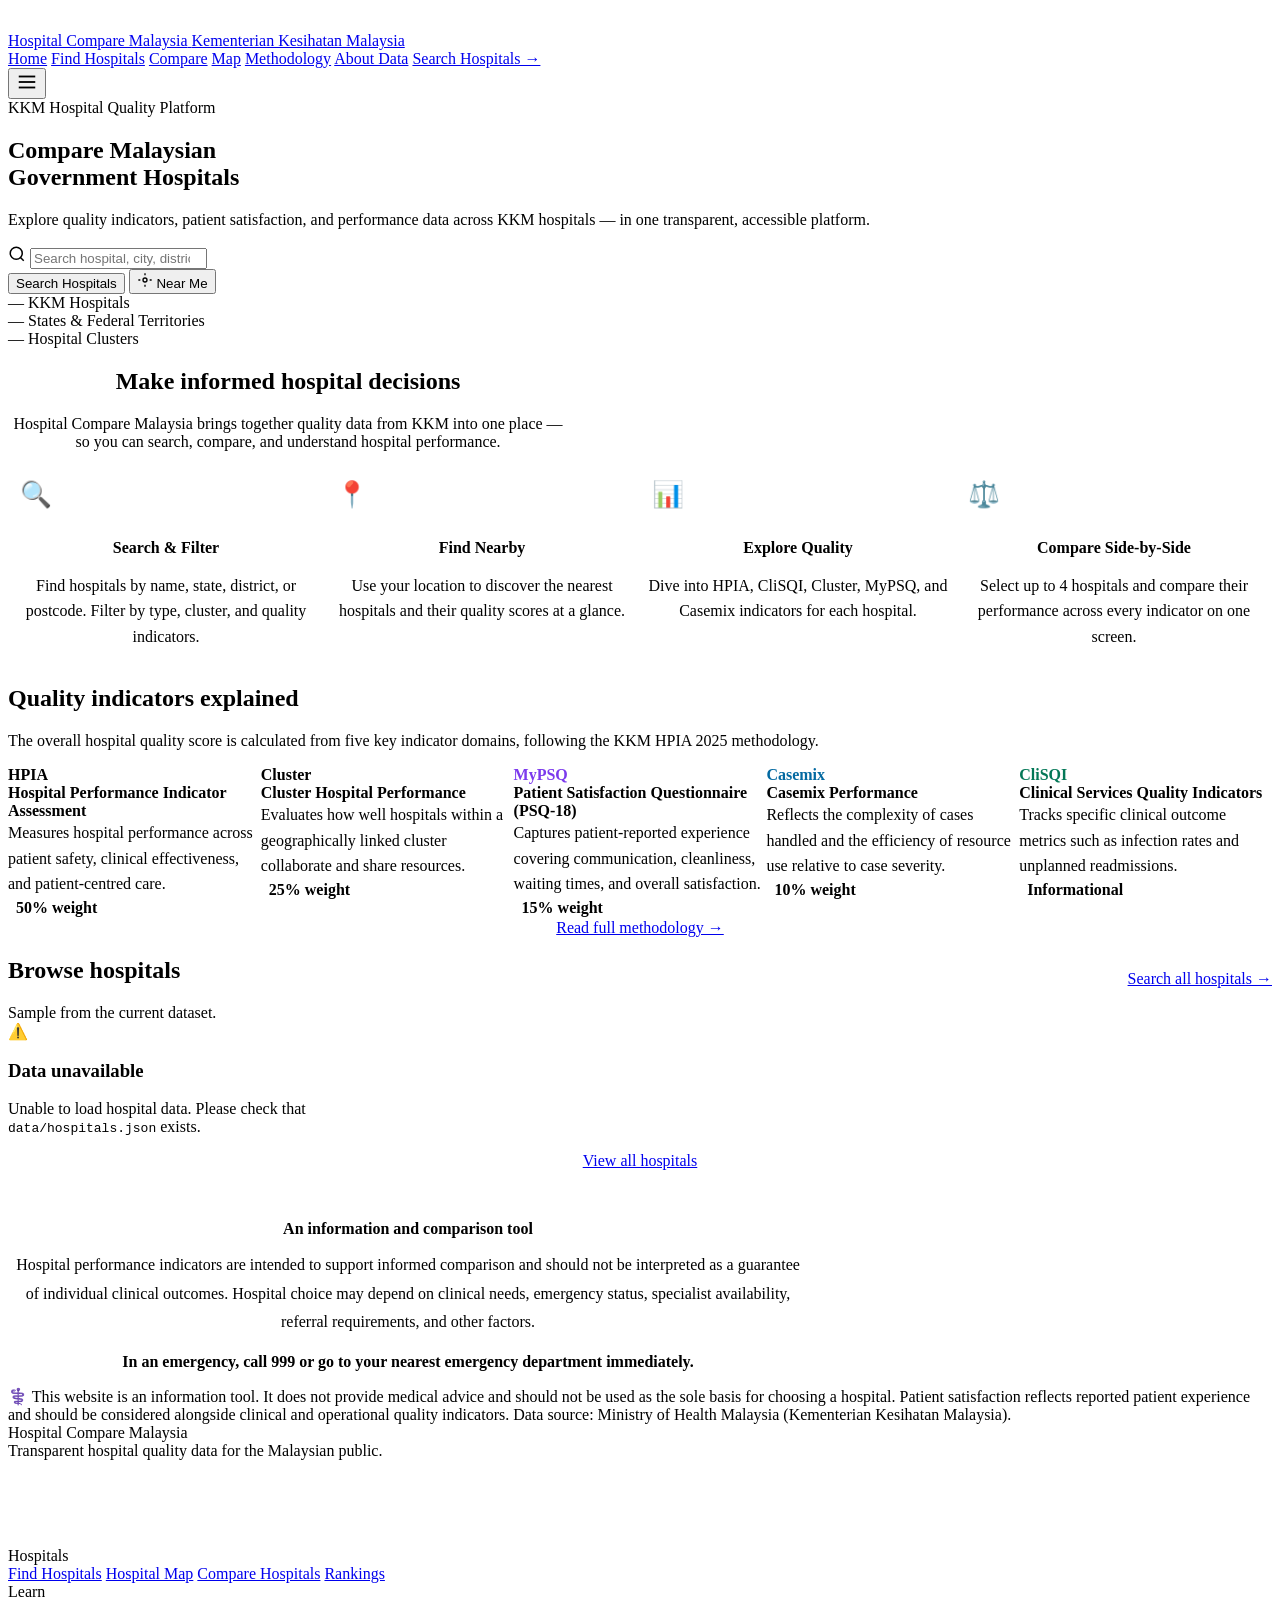
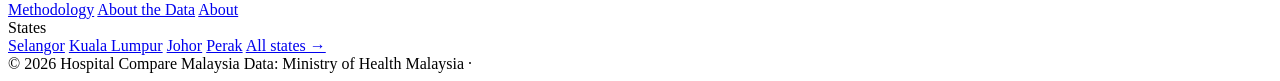
==== index.html @ 59d01fd7 "no" ====
<!DOCTYPE html>
<html lang="en-MY">
<head>
  <meta charset="UTF-8" />
  <meta name="viewport" content="width=device-width, initial-scale=1.0" />
  <title>Hospital Compare Malaysia — KKM Hospital Quality & Patient Experience</title>
  <meta name="description" content="Compare quality, patient satisfaction and performance indicators across KKM government hospitals in Malaysia. Search hospitals by state, district or your location." />
  
  <!-- Open Graph -->
  <meta property="og:title" content="Hospital Compare Malaysia" />
  <meta property="og:description" content="Explore hospital quality, patient experience and performance indicators across KKM hospitals." />
  <meta property="og:type" content="website" />

  <!-- Fonts preload -->
  <link rel="preconnect" href="https://fonts.googleapis.com" />
  <link rel="preconnect" href="https://fonts.gstatic.com" crossorigin />
  
  <link rel="stylesheet" href="assets/css/main.css" />

  <style>
    /* Homepage-specific styles */
    .how-it-works {
      padding: var(--space-16) 0;
      background: var(--white);
    }
    .steps-grid {
      display: grid;
      grid-template-columns: repeat(auto-fit, minmax(220px, 1fr));
      gap: var(--space-6);
      margin-top: var(--space-8);
    }
    .step-card {
      text-align: center;
      padding: var(--space-6);
    }
    .step-icon {
      width: 56px; height: 56px;
      background: var(--blue-50);
      border-radius: var(--radius-xl);
      display: flex; align-items: center; justify-content: center;
      margin: 0 auto var(--space-4);
      font-size: 1.6rem;
    }
    .step-title {
      font-family: var(--font-display);
      font-size: var(--text-base); font-weight: 700;
      color: var(--grey-900); margin-bottom: var(--space-2);
    }
    .step-desc {
      font-size: var(--text-sm); color: var(--grey-500); line-height: 1.6;
    }

    .indicators-section { padding: var(--space-16) 0; }
    .indicators-grid {
      display: grid;
      grid-template-columns: repeat(auto-fit, minmax(200px, 1fr));
      gap: var(--space-4); margin-top: var(--space-8);
    }
    .indicator-card {
      background: var(--white);
      border: 1px solid var(--grey-200);
      border-radius: var(--radius-xl);
      padding: var(--space-5);
      border-top: 3px solid var(--color-primary);
      transition: box-shadow var(--transition-fast);
    }
    .indicator-card:hover { box-shadow: var(--shadow-md); }
    .indicator-card-abbr {
      font-family: var(--font-display); font-weight: 800;
      font-size: var(--text-2xl); color: var(--color-primary);
      margin-bottom: var(--space-2);
    }
    .indicator-card-full {
      font-size: var(--text-sm); font-weight: 600; color: var(--grey-700);
      margin-bottom: var(--space-2);
    }
    .indicator-card-desc {
      font-size: var(--text-xs); color: var(--grey-500); line-height: 1.6;
    }
    .indicator-card-weight {
      margin-top: var(--space-3);
      display: inline-block;
      padding: 2px 8px; border-radius: 100px;
      background: var(--blue-50); color: var(--blue-700);
      font-size: var(--text-xs); font-weight: 700;
    }

    .hospitals-preview { padding: var(--space-16) 0; background: var(--grey-50); }
    .preview-header {
      display: flex; justify-content: space-between; align-items: center;
      margin-bottom: var(--space-8); flex-wrap: wrap; gap: var(--space-4);
    }
    .preview-grid {
      display: grid;
      grid-template-columns: repeat(auto-fill, minmax(340px, 1fr));
      gap: var(--space-5);
    }
    .disclaimer-bar {
      background: var(--color-warning-bg);
      border: 1px solid #fcd34d;
      border-radius: var(--radius-lg);
      padding: var(--space-3) var(--space-5);
      margin-bottom: var(--space-6);
      display: flex; align-items: flex-start; gap: var(--space-3);
      font-size: var(--text-sm); color: #92400e;
    }
    .disclaimer-icon { flex-shrink: 0; font-size: 1.1em; margin-top: 1px; }
  </style>
</head>
<body>

  <!-- ============================================================
       HEADER
       ============================================================ -->
  <header class="site-header" role="banner">
    <div class="container header-inner">
      <a href="index.html" class="site-logo" aria-label="Hospital Compare Malaysia — Home">
        <div class="logo-icon" aria-hidden="true">
          <svg width="20" height="20" viewBox="0 0 24 24" fill="none" stroke="white" stroke-width="2.5">
            <path d="M3 9l9-7 9 7v11a2 2 0 01-2 2H5a2 2 0 01-2-2z"/>
            <polyline points="9 22 9 12 15 12 15 22"/>
          </svg>
        </div>
        <div class="logo-text">
          <span class="logo-title">Hospital Compare Malaysia</span>
          <span class="logo-sub">Kementerian Kesihatan Malaysia</span>
        </div>
      </a>

      <nav class="site-nav" role="navigation" aria-label="Main navigation">
        <a href="index.html" class="nav-link active" aria-current="page">Home</a>
        <a href="pages/hospitals.html" class="nav-link">Find Hospitals</a>
        <a href="pages/compare.html" class="nav-link">Compare</a>
        <a href="pages/map.html" class="nav-link">Map</a>
        <a href="pages/methodology.html" class="nav-link">Methodology</a>
        <a href="pages/about-data.html" class="nav-link">About Data</a>
        <a href="pages/hospitals.html" class="nav-btn">Search Hospitals →</a>
      </nav>

      <button class="mobile-menu-btn" aria-label="Open navigation menu" aria-expanded="false">
        <svg width="22" height="22" viewBox="0 0 24 24" fill="none" stroke="currentColor" stroke-width="2">
          <line x1="3" y1="6" x2="21" y2="6"/><line x1="3" y1="12" x2="21" y2="12"/><line x1="3" y1="18" x2="21" y2="18"/>
        </svg>
      </button>
    </div>
  </header>

  <main id="main-content">

    <!-- ============================================================
         HERO
         ============================================================ -->
    <section class="hero" aria-labelledby="hero-title">
      <div class="container">
        <div class="hero-content">

          <div class="hero-eyebrow" aria-hidden="true">
            <span class="hero-eyebrow-dot"></span>
            KKM Hospital Quality Platform
          </div>

          <h1 class="hero-title" id="hero-title">
            Compare Malaysian<br>
            <span class="accent">Government Hospitals</span>
          </h1>

          <p class="hero-subtitle">
            Explore quality indicators, patient satisfaction, and performance data 
            across KKM hospitals — in one transparent, accessible platform.
          </p>

          <!-- Search Box -->
          <div class="hero-search" role="search">
            <div class="search-input-wrap" style="position:relative">
              <svg class="search-icon" width="18" height="18" viewBox="0 0 24 24" 
                   fill="none" stroke="currentColor" stroke-width="2" aria-hidden="true">
                <circle cx="11" cy="11" r="8"/><path d="m21 21-4.35-4.35"/>
              </svg>
              <input type="search" 
                     id="hero-search-input" 
                     placeholder="Search hospital, city, district or postcode…"
                     autocomplete="off"
                     aria-label="Search for a hospital"
                     aria-autocomplete="list"
                     aria-controls="hero-autocomplete" />
              <!-- Autocomplete -->
              <div class="autocomplete-dropdown" id="hero-autocomplete" role="listbox" aria-label="Hospital suggestions"></div>
            </div>
            <button class="hero-search-btn" id="hero-search-btn" type="button">
              Search Hospitals
            </button>
            <button class="location-btn" id="use-location-btn" type="button" 
                    aria-label="Use my current location to find nearby hospitals">
              <svg width="16" height="16" viewBox="0 0 24 24" fill="none" stroke="currentColor" stroke-width="2">
                <circle cx="12" cy="12" r="3"/>
                <path d="M12 2v3M12 19v3M2 12h3M19 12h3"/>
              </svg>
              Near Me
            </button>
          </div>

          <!-- Dynamic Stats -->
          <div class="hero-stats" id="hero-stats" aria-label="Dataset summary">
            <div class="hero-stat">
              <span class="hero-stat-num" id="stat-hospitals">—</span>
              <span class="hero-stat-label">KKM Hospitals</span>
            </div>
            <div class="hero-stat">
              <span class="hero-stat-num" id="stat-states">—</span>
              <span class="hero-stat-label">States & Federal Territories</span>
            </div>
            <div class="hero-stat">
              <span class="hero-stat-num" id="stat-clusters">—</span>
              <span class="hero-stat-label">Hospital Clusters</span>
            </div>
          </div>

        </div>
      </div>
    </section>

    <!-- ============================================================
         DEMO DATA WARNING
         ============================================================ -->
    <div class="container" style="margin-top:var(--space-6)" id="demo-warning" hidden>
      <div class="disclaimer-bar" role="alert">
        <span class="disclaimer-icon">⚠️</span>
        <div>
          <strong>Demo data displayed.</strong> This dataset contains sample data for development purposes only. 
          All scores, ratings and satisfaction figures are illustrative and do not represent actual hospital performance.
          Replace <code>data/hospitals.json</code> with the real KKM dataset before deployment.
        </div>
      </div>
    </div>

    <!-- ============================================================
         HOW IT WORKS
         ============================================================ -->
    <section class="how-it-works" aria-labelledby="how-title">
      <div class="container">
        <div style="text-align:center;max-width:560px;margin:0 auto var(--space-4)">
          <h2 class="section-title" id="how-title">Make informed hospital decisions</h2>
          <p class="section-sub">
            Hospital Compare Malaysia brings together quality data from KKM 
            into one place — so you can search, compare, and understand hospital performance.
          </p>
        </div>
        <div class="steps-grid">
          <div class="step-card">
            <div class="step-icon" aria-hidden="true">🔍</div>
            <h3 class="step-title">Search & Filter</h3>
            <p class="step-desc">Find hospitals by name, state, district, or postcode. Filter by type, cluster, and quality indicators.</p>
          </div>
          <div class="step-card">
            <div class="step-icon" aria-hidden="true">📍</div>
            <h3 class="step-title">Find Nearby</h3>
            <p class="step-desc">Use your location to discover the nearest hospitals and their quality scores at a glance.</p>
          </div>
          <div class="step-card">
            <div class="step-icon" aria-hidden="true">📊</div>
            <h3 class="step-title">Explore Quality</h3>
            <p class="step-desc">Dive into HPIA, CliSQI, Cluster, MyPSQ, and Casemix indicators for each hospital.</p>
          </div>
          <div class="step-card">
            <div class="step-icon" aria-hidden="true">⚖️</div>
            <h3 class="step-title">Compare Side-by-Side</h3>
            <p class="step-desc">Select up to 4 hospitals and compare their performance across every indicator on one screen.</p>
          </div>
        </div>
      </div>
    </section>

    <!-- ============================================================
         QUALITY INDICATORS OVERVIEW
         ============================================================ -->
    <section class="indicators-section" aria-labelledby="indicators-title">
      <div class="container">
        <h2 class="section-title" id="indicators-title">Quality indicators explained</h2>
        <p class="section-sub">
          The overall hospital quality score is calculated from five key indicator domains, 
          following the KKM HPIA 2025 methodology.
        </p>
        <div class="indicators-grid">
          <div class="indicator-card">
            <div class="indicator-card-abbr">HPIA</div>
            <div class="indicator-card-full">Hospital Performance Indicator Assessment</div>
            <div class="indicator-card-desc">
              Measures hospital performance across patient safety, clinical effectiveness, 
              and patient-centred care.
            </div>
            <span class="indicator-card-weight">50% weight</span>
          </div>
          <div class="indicator-card">
            <div class="indicator-card-abbr" style="color:var(--teal-600)">Cluster</div>
            <div class="indicator-card-full">Cluster Hospital Performance</div>
            <div class="indicator-card-desc">
              Evaluates how well hospitals within a geographically linked cluster collaborate 
              and share resources.
            </div>
            <span class="indicator-card-weight">25% weight</span>
          </div>
          <div class="indicator-card">
            <div class="indicator-card-abbr" style="color:#7c3aed">MyPSQ</div>
            <div class="indicator-card-full">Patient Satisfaction Questionnaire (PSQ-18)</div>
            <div class="indicator-card-desc">
              Captures patient-reported experience covering communication, cleanliness, 
              waiting times, and overall satisfaction.
            </div>
            <span class="indicator-card-weight">15% weight</span>
          </div>
          <div class="indicator-card">
            <div class="indicator-card-abbr" style="color:#0369a1">Casemix</div>
            <div class="indicator-card-full">Casemix Performance</div>
            <div class="indicator-card-desc">
              Reflects the complexity of cases handled and the efficiency of resource use 
              relative to case severity.
            </div>
            <span class="indicator-card-weight">10% weight</span>
          </div>
          <div class="indicator-card">
            <div class="indicator-card-abbr" style="color:#047857">CliSQI</div>
            <div class="indicator-card-full">Clinical Services Quality Indicators</div>
            <div class="indicator-card-desc">
              Tracks specific clinical outcome metrics such as infection rates and 
              unplanned readmissions.
            </div>
            <span class="indicator-card-weight">Informational</span>
          </div>
        </div>
        <div style="text-align:center;margin-top:var(--space-8)">
          <a href="pages/methodology.html" class="btn btn-outline btn-lg">
            Read full methodology →
          </a>
        </div>
      </div>
    </section>

    <!-- ============================================================
         FEATURED HOSPITALS PREVIEW
         ============================================================ -->
    <section class="hospitals-preview" aria-labelledby="preview-title">
      <div class="container">
        <div class="preview-header">
          <div>
            <h2 class="section-title" id="preview-title">Browse hospitals</h2>
            <p class="section-sub" style="margin-bottom:0">
              Sample from the current dataset. 
              <span id="preview-reporting-year"></span>
            </p>
          </div>
          <a href="pages/hospitals.html" class="btn btn-primary">
            Search all hospitals →
          </a>
        </div>

        <div class="preview-grid" id="preview-grid" aria-live="polite" aria-busy="true">
          <!-- Skeleton loading state -->
          <div class="skeleton-card" aria-hidden="true">
            <div class="skeleton skeleton-title"></div>
            <div class="skeleton skeleton-line" style="width:50%"></div>
            <div class="skeleton skeleton-line"></div>
          </div>
          <div class="skeleton-card" aria-hidden="true">
            <div class="skeleton skeleton-title"></div>
            <div class="skeleton skeleton-line" style="width:60%"></div>
            <div class="skeleton skeleton-line"></div>
          </div>
          <div class="skeleton-card" aria-hidden="true">
            <div class="skeleton skeleton-title"></div>
            <div class="skeleton skeleton-line" style="width:55%"></div>
            <div class="skeleton skeleton-line"></div>
          </div>
        </div>

        <div style="text-align:center;margin-top:var(--space-8)">
          <a href="pages/hospitals.html" class="btn btn-secondary btn-lg">
            View all hospitals
          </a>
        </div>
      </div>
    </section>

    <!-- ============================================================
         DISCLAIMER
         ============================================================ -->
    <section style="background:var(--white);padding:var(--space-12) 0" aria-labelledby="disclaimer-title">
      <div class="container" style="max-width:800px;text-align:center">
        <svg width="32" height="32" viewBox="0 0 24 24" fill="none" stroke="var(--grey-400)" 
             stroke-width="1.5" style="margin:0 auto var(--space-4)" aria-hidden="true">
          <circle cx="12" cy="12" r="10"/><path d="M12 16v-4M12 8h.01"/>
        </svg>
        <h2 class="section-title" id="disclaimer-title" style="font-size:var(--text-lg)">
          An information and comparison tool
        </h2>
        <p style="font-size:var(--text-sm);color:var(--grey-500);line-height:1.8;margin-top:var(--space-4)">
          Hospital performance indicators are intended to support informed comparison and should not be 
          interpreted as a guarantee of individual clinical outcomes. Hospital choice may depend on 
          clinical needs, emergency status, specialist availability, referral requirements, and other factors.
        </p>
        <p style="font-size:var(--text-sm);color:var(--color-danger);margin-top:var(--space-4);font-weight:600">
          In an emergency, call 999 or go to your nearest emergency department immediately.
        </p>
      </div>
    </section>

  </main>

  <!-- Compare Tray -->
  <div class="compare-tray" id="compare-tray" role="region" aria-label="Hospital comparison tray" aria-live="polite"></div>

  <!-- ============================================================
       FOOTER
       ============================================================ -->
  <footer class="site-footer" role="contentinfo">
    <div class="container">
      <div class="footer-disclaimer">
        ⚕️ This website is an information tool. It does not provide medical advice and should not be 
        used as the sole basis for choosing a hospital. Patient satisfaction reflects reported patient 
        experience and should be considered alongside clinical and operational quality indicators. 
        Data source: Ministry of Health Malaysia (Kementerian Kesihatan Malaysia).
      </div>
      <div class="footer-grid">
        <div>
          <div class="footer-brand">
            <div class="footer-logo-text">Hospital Compare Malaysia</div>
            <div class="footer-tagline">Transparent hospital quality data for the Malaysian public.</div>
          </div>
          <p style="font-size:var(--text-xs);color:rgba(255,255,255,0.4);line-height:1.7">
            Data source: Kementerian Kesihatan Malaysia (KKM).<br>
            This is an independent presentation of publicly available KKM data.
          </p>
        </div>
        <div>
          <div class="footer-col-title">Hospitals</div>
          <div class="footer-links">
            <a href="pages/hospitals.html">Find Hospitals</a>
            <a href="pages/map.html">Hospital Map</a>
            <a href="pages/compare.html">Compare Hospitals</a>
            <a href="pages/rankings.html">Rankings</a>
          </div>
        </div>
        <div>
          <div class="footer-col-title">Learn</div>
          <div class="footer-links">
            <a href="pages/methodology.html">Methodology</a>
            <a href="pages/about-data.html">About the Data</a>
            <a href="pages/about.html">About</a>
          </div>
        </div>
        <div>
          <div class="footer-col-title">States</div>
          <div class="footer-links" id="footer-states">
            <a href="pages/hospitals.html?state=Selangor">Selangor</a>
            <a href="pages/hospitals.html?state=Kuala+Lumpur">Kuala Lumpur</a>
            <a href="pages/hospitals.html?state=Johor">Johor</a>
            <a href="pages/hospitals.html?state=Perak">Perak</a>
            <a href="pages/hospitals.html">All states →</a>
          </div>
        </div>
      </div>
      <div class="footer-bottom">
        <span>© <span id="footer-year"></span> Hospital Compare Malaysia</span>
        <span>Data: Ministry of Health Malaysia · <a href="pages/about-data.html" style="color:rgba(255,255,255,0.5)">Data transparency</a></span>
      </div>
    </div>
  </footer>

  <!-- Scripts -->
  <script src="assets/js/sheets.js"></script>
  <script src="assets/js/app.js"></script>
  <script>
  (async function initHomepage() {
    // Footer year
    document.getElementById('footer-year').textContent = new Date().getFullYear();

    // Load data
    try {
      await DataStore.load('./data/hospitals.json');
    } catch (err) {
      document.getElementById('preview-grid').innerHTML = `
        <div class="empty-state">
          <div class="empty-state-icon">⚠️</div>
          <h3>Data unavailable</h3>
          <p>Unable to load hospital data. Please check that <code>data/hospitals.json</code> exists.</p>
        </div>`;
      return;
    }

    const stats = DataStore.getStats();

    // Update stats
    document.getElementById('stat-hospitals').textContent = stats.total + '+';
    document.getElementById('stat-states').textContent = stats.states;
    document.getElementById('stat-clusters').textContent = stats.clusters;

    // Show demo warning if meta says so
    if (DataStore.meta.note?.includes('DEMO')) {
      document.getElementById('demo-warning').hidden = false;
    }

    // Reporting year
    const year = DataStore.meta.reporting_year;
    if (year) {
      document.getElementById('preview-reporting-year').textContent = `Reporting year: ${year}`;
    }

    // Preview grid — show up to 6 hospitals sorted by overall score
    const preview = Utils.sortHospitals(DataStore.getAll(), 'rating_desc').slice(0, 6);
    const grid = document.getElementById('preview-grid');
    grid.setAttribute('aria-busy', 'false');
    if (preview.length === 0) {
      grid.innerHTML = `<div class="empty-state"><h3>No hospitals in dataset</h3></div>`;
    } else {
      grid.innerHTML = preview.map(h => HospitalCard.render(h, { showDistance: false })).join('');
    }

    // Hero search
    const input = document.getElementById('hero-search-input');
    const dropdown = document.getElementById('hero-autocomplete');
    const searchBtn = document.getElementById('hero-search-btn');

    function updateAutocomplete() {
      const q = input.value.trim();
      if (q.length < 2) { dropdown.classList.remove('open'); return; }
      const results = Utils.searchHospitals(DataStore.getAll(), q).slice(0, 8);
      if (!results.length) { dropdown.classList.remove('open'); return; }
      dropdown.innerHTML = results.map(h => `
        <div class="autocomplete-item" role="option" tabindex="0"
             onclick="goToHospital('${h.hospital_id}')"
             onkeydown="if(event.key==='Enter')goToHospital('${h.hospital_id}')">
          <svg class="autocomplete-item-icon" width="14" height="14" viewBox="0 0 24 24" 
               fill="none" stroke="currentColor" stroke-width="2" aria-hidden="true">
            <path d="M21 10c0 7-9 13-9 13s-9-6-9-13a9 9 0 0 1 18 0z"/><circle cx="12" cy="10" r="3"/>
          </svg>
          <div>
            <div class="autocomplete-item-name">${h.hospital_name}</div>
            <div class="autocomplete-item-sub">${h.district || h.town || ''}, ${h.state}</div>
          </div>
        </div>`).join('');
      dropdown.classList.add('open');
    }

    window.goToHospital = (id) => {
      window.location.href = `pages/hospital.html?id=${id}`;
    };

    input.addEventListener('input', updateAutocomplete);
    input.addEventListener('keydown', e => {
      if (e.key === 'Enter') goToSearch();
      if (e.key === 'Escape') dropdown.classList.remove('open');
    });
    document.addEventListener('click', e => {
      if (!e.target.closest('.hero-search')) dropdown.classList.remove('open');
    });

    searchBtn.addEventListener('click', goToSearch);

    function goToSearch() {
      const q = input.value.trim();
      const url = `pages/hospitals.html${q ? `?q=${encodeURIComponent(q)}` : ''}`;
      window.location.href = url;
    }

    // Location button
    document.getElementById('use-location-btn').addEventListener('click', async () => {
      const btn = document.getElementById('use-location-btn');
      btn.textContent = 'Finding location…';
      btn.disabled = true;
      try {
        const { lat, lng } = await GeoHelper.requestLocation();
        window.location.href = `pages/hospitals.html?lat=${lat}&lng=${lng}&sort=closest`;
      } catch {
        Utils.toast('Unable to get your location. Please check browser permissions.', 'error');
        btn.textContent = 'Near Me';
        btn.innerHTML = `<svg width="16" height="16" viewBox="0 0 24 24" fill="none" stroke="currentColor" stroke-width="2"><circle cx="12" cy="12" r="3"/><path d="M12 2v3M12 19v3M2 12h3M19 12h3"/></svg> Near Me`;
        btn.disabled = false;
      }
    });

  })();
  </script>
</body>
</html>
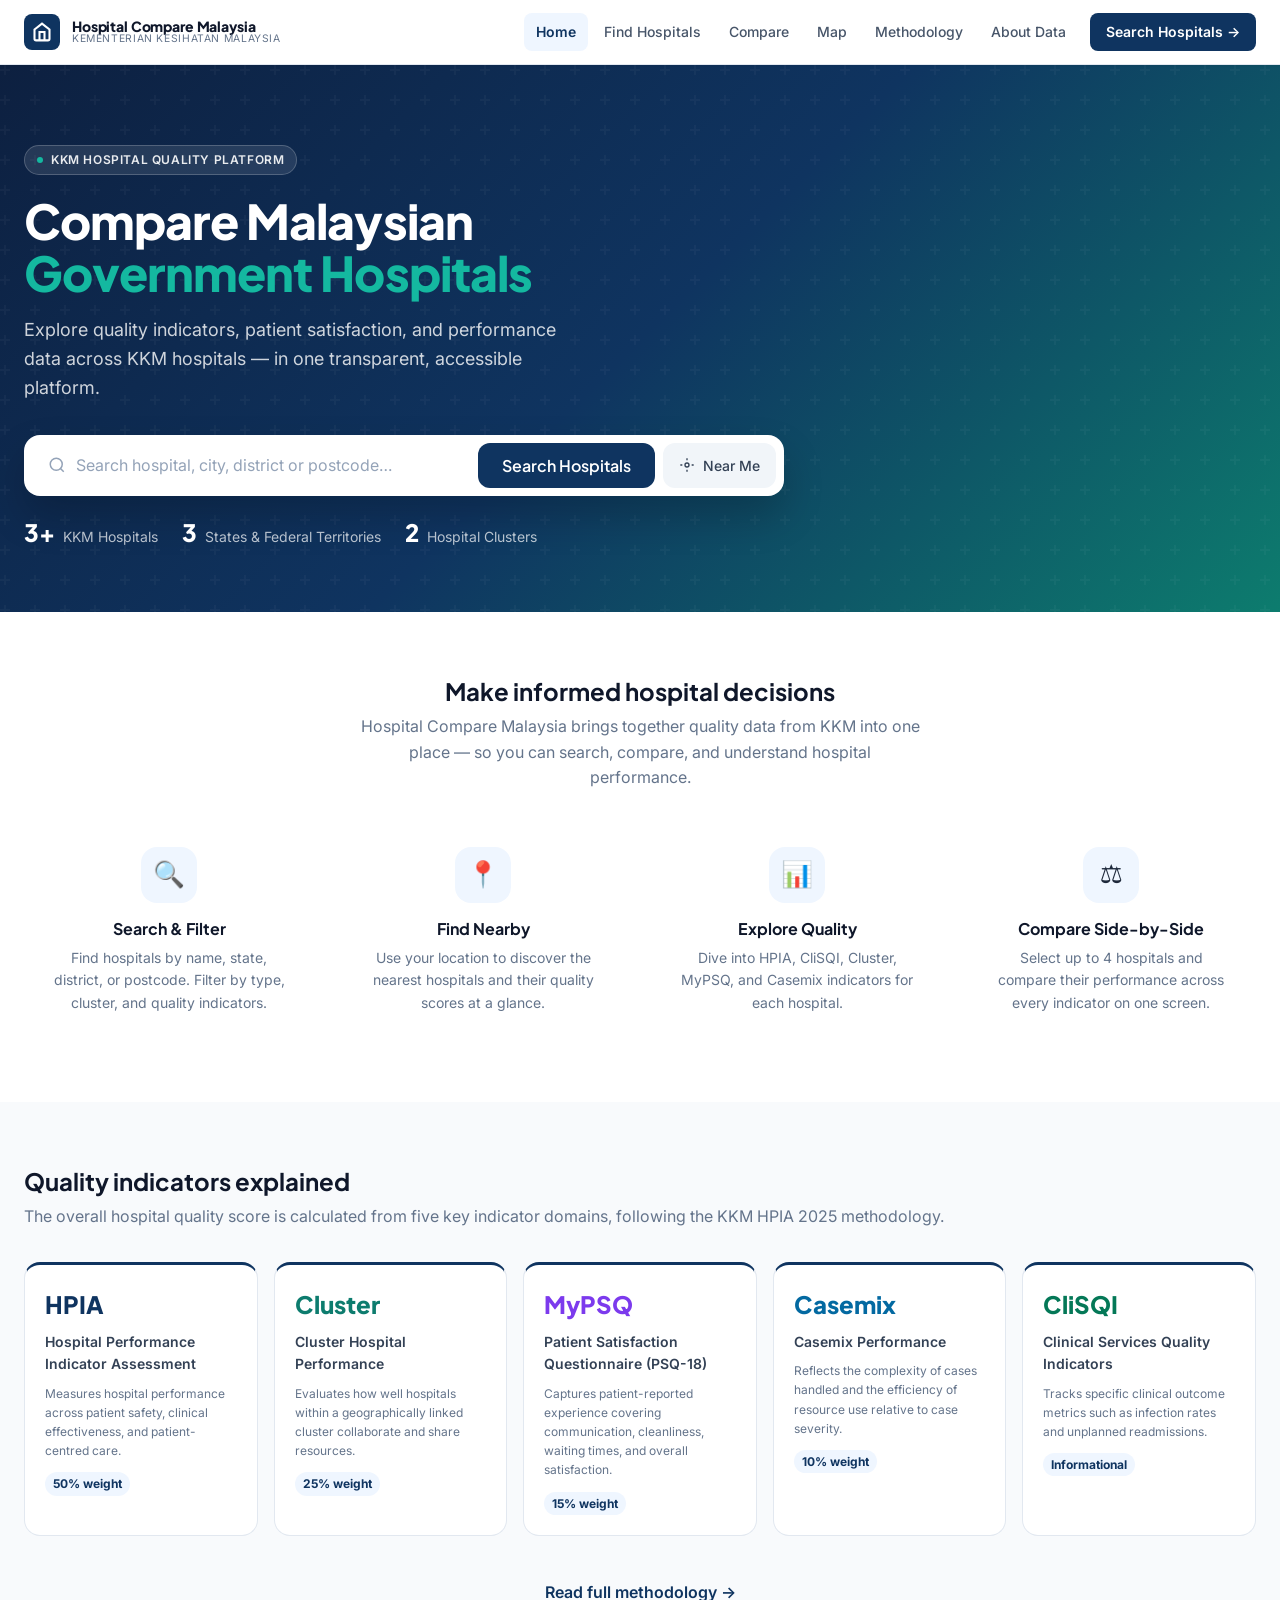
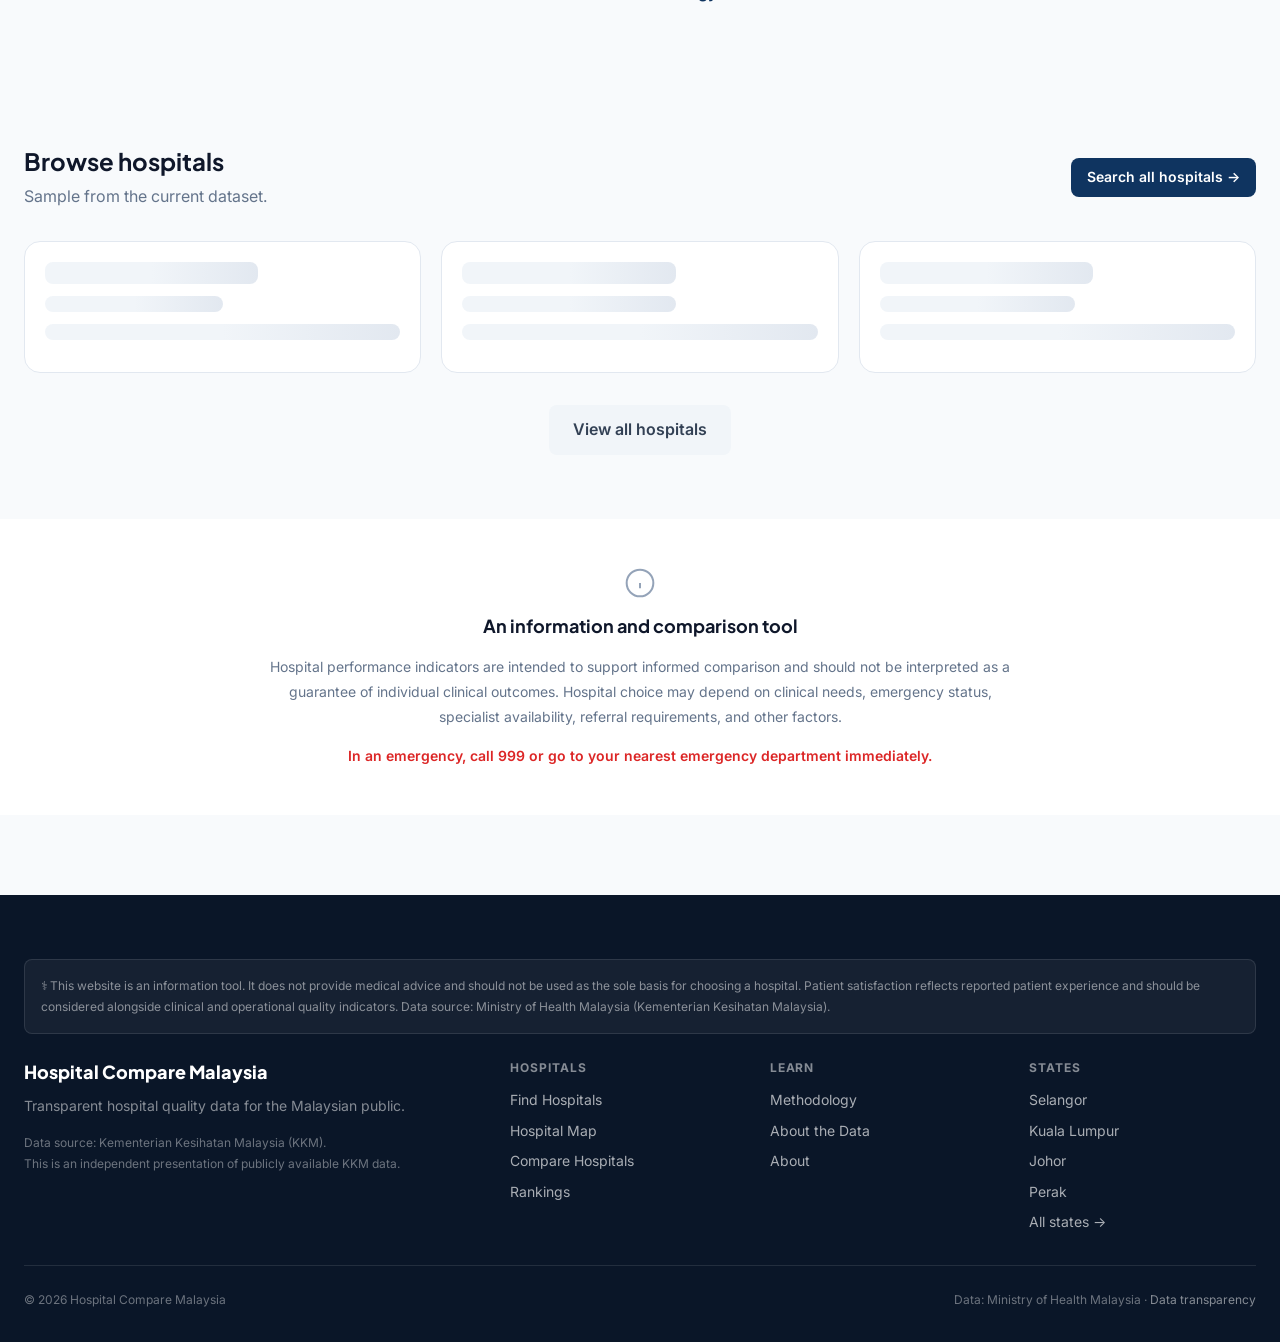
==== commit c4c85233: "Remove demo data warning section Removed demo data warning section from index.html." ====
--- a/index.html
+++ b/index.html
@@ -219,19 +219,6 @@
       </div>
     </section>
 
-    <!-- ============================================================
-         DEMO DATA WARNING
-         ============================================================ -->
-    <div class="container" style="margin-top:var(--space-6)" id="demo-warning" hidden>
-      <div class="disclaimer-bar" role="alert">
-        <span class="disclaimer-icon">⚠️</span>
-        <div>
-          <strong>Demo data displayed.</strong> This dataset contains sample data for development purposes only. 
-          All scores, ratings and satisfaction figures are illustrative and do not represent actual hospital performance.
-          Replace <code>data/hospitals.json</code> with the real KKM dataset before deployment.
-        </div>
-      </div>
-    </div>
 
     <!-- ============================================================
          HOW IT WORKS
--- a/assets/css/main.css
+++ b/assets/css/main.css
@@ -0,0 +1,775 @@
+/* ============================================================
+   MALAYSIA HOSPITAL COMPARE — Design System
+   Primary: Deep Healthcare Blue
+   Secondary: Teal/Mint
+   Neutral: Cool grey
+   ============================================================ */
+
+/* ---------- Google Fonts ---------- */
+@import url('https://fonts.googleapis.com/css2?family=Plus+Jakarta+Sans:wght@400;500;600;700;800&family=Inter:wght@400;500;600&display=swap');
+
+/* ---------- CSS Custom Properties ---------- */
+:root {
+  /* Brand */
+  --blue-900: #0a1628;
+  --blue-800: #0d2040;
+  --blue-700: #0f3460;
+  --blue-600: #1a4d8f;
+  --blue-500: #2563b8;
+  --blue-400: #3b82d4;
+  --blue-100: #dbeafe;
+  --blue-50:  #eff6ff;
+
+  --teal-600: #0d7c6e;
+  --teal-500: #0f9580;
+  --teal-400: #14b8a0;
+  --teal-100: #ccfbf1;
+  --teal-50:  #f0fdfa;
+
+  /* Semantic */
+  --color-primary:        var(--blue-700);
+  --color-primary-dark:   var(--blue-800);
+  --color-primary-light:  var(--blue-500);
+  --color-secondary:      var(--teal-500);
+  --color-secondary-light: var(--teal-400);
+
+  --color-success:   #16a34a;
+  --color-success-bg: #f0fdf4;
+  --color-warning:   #d97706;
+  --color-warning-bg: #fffbeb;
+  --color-danger:    #dc2626;
+  --color-danger-bg: #fef2f2;
+  --color-info:      #0369a1;
+  --color-info-bg:   #f0f9ff;
+
+  /* Neutrals */
+  --grey-900: #0f172a;
+  --grey-800: #1e293b;
+  --grey-700: #334155;
+  --grey-600: #475569;
+  --grey-500: #64748b;
+  --grey-400: #94a3b8;
+  --grey-300: #cbd5e1;
+  --grey-200: #e2e8f0;
+  --grey-100: #f1f5f9;
+  --grey-50:  #f8fafc;
+  --white:    #ffffff;
+
+  /* Typography */
+  --font-display: 'Plus Jakarta Sans', system-ui, sans-serif;
+  --font-body:    'Inter', system-ui, sans-serif;
+
+  --text-xs:   0.75rem;   /* 12px */
+  --text-sm:   0.875rem;  /* 14px */
+  --text-base: 1rem;      /* 16px */
+  --text-lg:   1.125rem;  /* 18px */
+  --text-xl:   1.25rem;   /* 20px */
+  --text-2xl:  1.5rem;    /* 24px */
+  --text-3xl:  1.875rem;  /* 30px */
+  --text-4xl:  2.25rem;   /* 36px */
+  --text-5xl:  3rem;      /* 48px */
+
+  /* Spacing */
+  --space-1:  0.25rem;
+  --space-2:  0.5rem;
+  --space-3:  0.75rem;
+  --space-4:  1rem;
+  --space-5:  1.25rem;
+  --space-6:  1.5rem;
+  --space-8:  2rem;
+  --space-10: 2.5rem;
+  --space-12: 3rem;
+  --space-16: 4rem;
+  --space-20: 5rem;
+
+  /* Layout */
+  --container-max: 1280px;
+  --sidebar-width: 280px;
+  --radius-sm:  0.375rem;
+  --radius-md:  0.5rem;
+  --radius-lg:  0.75rem;
+  --radius-xl:  1rem;
+  --radius-2xl: 1.5rem;
+
+  /* Shadows */
+  --shadow-sm: 0 1px 2px 0 rgb(0 0 0 / 0.05);
+  --shadow-md: 0 4px 6px -1px rgb(0 0 0 / 0.07), 0 2px 4px -2px rgb(0 0 0 / 0.05);
+  --shadow-lg: 0 10px 15px -3px rgb(0 0 0 / 0.08), 0 4px 6px -4px rgb(0 0 0 / 0.05);
+  --shadow-xl: 0 20px 25px -5px rgb(0 0 0 / 0.08), 0 8px 10px -6px rgb(0 0 0 / 0.05);
+
+  /* Transitions */
+  --transition-fast: 150ms ease;
+  --transition-base: 250ms ease;
+  --transition-slow: 400ms ease;
+}
+
+/* ---------- Reset ---------- */
+*, *::before, *::after { box-sizing: border-box; margin: 0; padding: 0; }
+html { scroll-behavior: smooth; -webkit-text-size-adjust: 100%; }
+body {
+  font-family: var(--font-body);
+  font-size: var(--text-base);
+  line-height: 1.6;
+  color: var(--grey-800);
+  background: var(--grey-50);
+  min-height: 100vh;
+}
+img, svg { display: block; max-width: 100%; }
+a { color: var(--color-primary); text-decoration: none; }
+a:hover { text-decoration: underline; }
+button { cursor: pointer; font-family: inherit; }
+ul, ol { list-style: none; }
+h1, h2, h3, h4, h5, h6 {
+  font-family: var(--font-display);
+  font-weight: 700;
+  line-height: 1.25;
+  color: var(--grey-900);
+}
+
+/* ---------- Utilities ---------- */
+.container {
+  width: 100%;
+  max-width: var(--container-max);
+  margin-inline: auto;
+  padding-inline: var(--space-6);
+}
+.sr-only {
+  position: absolute; width: 1px; height: 1px;
+  padding: 0; margin: -1px; overflow: hidden;
+  clip: rect(0,0,0,0); white-space: nowrap; border-width: 0;
+}
+.text-muted { color: var(--grey-500); }
+.demo-badge {
+  display: inline-flex; align-items: center; gap: var(--space-1);
+  padding: var(--space-1) var(--space-3);
+  background: #fef3c7; color: #92400e;
+  border: 1px solid #fcd34d;
+  border-radius: var(--radius-sm);
+  font-size: var(--text-xs); font-weight: 600;
+  text-transform: uppercase; letter-spacing: 0.05em;
+}
+
+/* ---------- HEADER ---------- */
+.site-header {
+  position: sticky; top: 0; z-index: 100;
+  background: var(--white);
+  border-bottom: 1px solid var(--grey-200);
+  box-shadow: var(--shadow-sm);
+}
+.header-inner {
+  display: flex; align-items: center;
+  justify-content: space-between;
+  height: 64px;
+  gap: var(--space-6);
+}
+.site-logo {
+  display: flex; align-items: center; gap: var(--space-3);
+  text-decoration: none; flex-shrink: 0;
+}
+.logo-icon {
+  width: 36px; height: 36px;
+  background: var(--color-primary);
+  border-radius: var(--radius-md);
+  display: flex; align-items: center; justify-content: center;
+}
+.logo-icon svg { color: white; }
+.logo-text { display: flex; flex-direction: column; line-height: 1; }
+.logo-title {
+  font-family: var(--font-display); font-weight: 800;
+  font-size: var(--text-sm); color: var(--grey-900); letter-spacing: -0.01em;
+}
+.logo-sub {
+  font-size: 0.65rem; color: var(--grey-500); text-transform: uppercase;
+  letter-spacing: 0.06em; margin-top: 1px;
+}
+.site-nav { display: flex; align-items: center; gap: var(--space-1); }
+.nav-link {
+  padding: var(--space-2) var(--space-3);
+  border-radius: var(--radius-md);
+  font-size: var(--text-sm); font-weight: 500;
+  color: var(--grey-600); text-decoration: none;
+  transition: color var(--transition-fast), background var(--transition-fast);
+  white-space: nowrap;
+}
+.nav-link:hover { color: var(--color-primary); background: var(--blue-50); text-decoration: none; }
+.nav-link.active { color: var(--color-primary); background: var(--blue-50); font-weight: 600; }
+.nav-btn {
+  margin-left: var(--space-2);
+  padding: var(--space-2) var(--space-4);
+  background: var(--color-primary);
+  color: var(--white); border-radius: var(--radius-md);
+  font-size: var(--text-sm); font-weight: 600;
+  border: none; transition: background var(--transition-fast);
+  text-decoration: none;
+}
+.nav-btn:hover { background: var(--blue-800); text-decoration: none; color: white; }
+.mobile-menu-btn {
+  display: none; background: none; border: none;
+  padding: var(--space-2); border-radius: var(--radius-md);
+  color: var(--grey-600);
+}
+
+/* ---------- HERO SECTION ---------- */
+.hero {
+  background: linear-gradient(135deg, var(--blue-800) 0%, var(--blue-700) 50%, var(--teal-600) 100%);
+  padding: var(--space-20) 0 var(--space-16);
+  position: relative; overflow: hidden;
+}
+.hero::before {
+  content: '';
+  position: absolute; inset: 0;
+  background: url("data:image/svg+xml,%3Csvg width='60' height='60' viewBox='0 0 60 60' xmlns='http://www.w3.org/2000/svg'%3E%3Cg fill='none' fill-rule='evenodd'%3E%3Cg fill='%23ffffff' fill-opacity='0.03'%3E%3Cpath d='M36 34v-4h-2v4h-4v2h4v4h2v-4h4v-2h-4zm0-30V0h-2v4h-4v2h4v4h2V6h4V4h-4zM6 34v-4H4v4H0v2h4v4h2v-4h4v-2H6zM6 4V0H4v4H0v2h4v4h2V6h4V4H6z'/%3E%3C/g%3E%3C/g%3E%3C/svg%3E");
+}
+.hero-content {
+  position: relative; z-index: 1;
+  max-width: 760px;
+}
+.hero-eyebrow {
+  display: inline-flex; align-items: center; gap: var(--space-2);
+  padding: var(--space-1) var(--space-3);
+  background: rgba(255,255,255,0.1);
+  border: 1px solid rgba(255,255,255,0.2);
+  border-radius: 100px;
+  font-size: var(--text-xs); font-weight: 600;
+  color: rgba(255,255,255,0.9); letter-spacing: 0.05em;
+  text-transform: uppercase; margin-bottom: var(--space-5);
+}
+.hero-eyebrow-dot {
+  width: 6px; height: 6px; border-radius: 50%;
+  background: var(--teal-400); animation: pulse 2s infinite;
+}
+@keyframes pulse {
+  0%, 100% { opacity: 1; } 50% { opacity: 0.5; }
+}
+.hero-title {
+  font-family: var(--font-display); font-weight: 800;
+  font-size: clamp(var(--text-3xl), 5vw, var(--text-5xl));
+  color: var(--white); line-height: 1.1;
+  letter-spacing: -0.02em; margin-bottom: var(--space-4);
+}
+.hero-title .accent { color: var(--teal-400); }
+.hero-subtitle {
+  font-size: var(--text-lg); color: rgba(255,255,255,0.8);
+  line-height: 1.6; margin-bottom: var(--space-8);
+  max-width: 540px;
+}
+
+/* Search Box */
+.hero-search {
+  background: var(--white);
+  border-radius: var(--radius-xl);
+  padding: var(--space-2);
+  display: flex; gap: var(--space-2);
+  box-shadow: 0 20px 40px rgba(0,0,0,0.2);
+  margin-bottom: var(--space-4);
+  flex-wrap: wrap;
+}
+.search-input-wrap {
+  flex: 1; min-width: 200px;
+  position: relative; display: flex; align-items: center;
+}
+.search-icon {
+  position: absolute; left: var(--space-4);
+  color: var(--grey-400); pointer-events: none;
+}
+#hero-search-input {
+  width: 100%; border: none; outline: none;
+  padding: var(--space-3) var(--space-4) var(--space-3) 2.75rem;
+  font-size: var(--text-base); font-family: var(--font-body);
+  color: var(--grey-900); background: transparent;
+  border-radius: var(--radius-lg);
+}
+#hero-search-input::placeholder { color: var(--grey-400); }
+.hero-search-btn {
+  padding: var(--space-3) var(--space-6);
+  background: var(--color-primary);
+  color: var(--white); border: none;
+  border-radius: var(--radius-lg);
+  font-size: var(--text-base); font-weight: 600;
+  font-family: var(--font-display);
+  transition: background var(--transition-fast);
+  white-space: nowrap;
+}
+.hero-search-btn:hover { background: var(--blue-800); }
+.location-btn {
+  display: flex; align-items: center; gap: var(--space-2);
+  padding: var(--space-3) var(--space-4);
+  background: var(--grey-100); color: var(--grey-700);
+  border: none; border-radius: var(--radius-lg);
+  font-size: var(--text-sm); font-weight: 500;
+  font-family: var(--font-body);
+  transition: background var(--transition-fast);
+  white-space: nowrap;
+}
+.location-btn:hover { background: var(--grey-200); }
+
+/* Autocomplete dropdown */
+.autocomplete-dropdown {
+  position: absolute; top: calc(100% + var(--space-1));
+  left: 0; right: 0; z-index: 50;
+  background: var(--white); border-radius: var(--radius-lg);
+  box-shadow: var(--shadow-xl); border: 1px solid var(--grey-200);
+  overflow: hidden; display: none;
+}
+.autocomplete-dropdown.open { display: block; }
+.autocomplete-item {
+  display: flex; align-items: center; gap: var(--space-3);
+  padding: var(--space-3) var(--space-4);
+  cursor: pointer; transition: background var(--transition-fast);
+}
+.autocomplete-item:hover, .autocomplete-item.focused { background: var(--blue-50); }
+.autocomplete-item-icon { color: var(--grey-400); flex-shrink: 0; }
+.autocomplete-item-name { font-weight: 500; font-size: var(--text-sm); color: var(--grey-900); }
+.autocomplete-item-sub { font-size: var(--text-xs); color: var(--grey-500); }
+
+/* Stats Bar */
+.hero-stats {
+  display: flex; flex-wrap: wrap; gap: var(--space-6);
+  margin-top: var(--space-6);
+}
+.hero-stat {
+  display: flex; align-items: baseline; gap: var(--space-2);
+  color: var(--white);
+}
+.hero-stat-num {
+  font-family: var(--font-display); font-weight: 800;
+  font-size: var(--text-2xl); line-height: 1;
+}
+.hero-stat-label {
+  font-size: var(--text-sm); color: rgba(255,255,255,0.7);
+}
+
+/* ---------- STAR RATING COMPONENT ---------- */
+.star-rating {
+  display: inline-flex; align-items: center; gap: var(--space-2);
+}
+.stars { display: flex; gap: 2px; }
+.star { font-size: 1.1em; }
+.star.full  { color: #f59e0b; }
+.star.half  { color: #f59e0b; }
+.star.empty { color: var(--grey-300); }
+.star-score {
+  font-family: var(--font-display); font-weight: 700;
+  font-size: var(--text-sm); color: var(--grey-700);
+}
+.star-max { font-size: var(--text-xs); color: var(--grey-400); }
+
+/* Large star rating for hospital detail */
+.star-rating-lg .stars { gap: 3px; }
+.star-rating-lg .star { font-size: 1.6em; }
+.star-rating-lg .star-score { font-size: var(--text-2xl); }
+
+/* ---------- DATA STATUS BADGES ---------- */
+.data-status {
+  display: inline-flex; align-items: center; gap: var(--space-1);
+  padding: 2px 8px; border-radius: 100px;
+  font-size: var(--text-xs); font-weight: 500;
+}
+.data-status.available   { background: #dcfce7; color: #15803d; }
+.data-status.not_available { background: var(--grey-100); color: var(--grey-500); }
+.data-status.pending     { background: #fef3c7; color: #92400e; }
+.data-status.not_applicable { background: var(--grey-100); color: var(--grey-400); font-style: italic; }
+.data-status.suppressed  { background: #fce7f3; color: #9d174d; }
+.data-status.estimated   { background: #ede9fe; color: #6d28d9; }
+
+/* ---------- HOSPITAL CARD ---------- */
+.hospital-card {
+  background: var(--white);
+  border: 1px solid var(--grey-200);
+  border-radius: var(--radius-xl);
+  padding: var(--space-5);
+  transition: box-shadow var(--transition-fast), border-color var(--transition-fast), transform var(--transition-fast);
+  cursor: pointer;
+  position: relative;
+}
+.hospital-card:hover {
+  box-shadow: var(--shadow-lg);
+  border-color: var(--blue-400);
+  transform: translateY(-1px);
+}
+.hospital-card.highlighted {
+  border-color: var(--color-primary);
+  box-shadow: 0 0 0 2px var(--blue-100), var(--shadow-lg);
+}
+.hospital-card-header {
+  display: flex; justify-content: space-between;
+  align-items: flex-start; gap: var(--space-3); margin-bottom: var(--space-3);
+}
+.hospital-card-name {
+  font-family: var(--font-display); font-size: var(--text-lg);
+  font-weight: 700; color: var(--grey-900); line-height: 1.3;
+  flex: 1;
+}
+.hospital-card-name a { color: inherit; text-decoration: none; }
+.hospital-card-name a:hover { color: var(--color-primary); }
+.hospital-card-badges { display: flex; flex-wrap: wrap; gap: var(--space-1); flex-shrink: 0; }
+.badge {
+  padding: 2px 8px; border-radius: 100px;
+  font-size: var(--text-xs); font-weight: 600;
+  letter-spacing: 0.02em;
+}
+.badge-type    { background: var(--blue-50); color: var(--blue-700); }
+.badge-specialist { background: var(--teal-50); color: var(--teal-600); }
+.badge-lead    { background: #f0fdf4; color: #15803d; }
+
+.hospital-card-location {
+  display: flex; align-items: center; gap: var(--space-2);
+  font-size: var(--text-sm); color: var(--grey-500);
+  margin-bottom: var(--space-4);
+}
+.hospital-card-rating {
+  display: flex; align-items: center; gap: var(--space-3);
+  margin-bottom: var(--space-4);
+  padding-bottom: var(--space-4);
+  border-bottom: 1px solid var(--grey-100);
+}
+.rating-label { font-size: var(--text-xs); color: var(--grey-500); margin-top: 2px; }
+
+/* Quality indicator pills */
+.quality-grid {
+  display: grid; grid-template-columns: repeat(auto-fit, minmax(100px, 1fr));
+  gap: var(--space-2); margin-bottom: var(--space-4);
+}
+.quality-pill {
+  background: var(--grey-50); border-radius: var(--radius-md);
+  padding: var(--space-2) var(--space-3); text-align: center;
+}
+.quality-pill-label { font-size: 0.65rem; color: var(--grey-500); text-transform: uppercase; letter-spacing: 0.05em; }
+.quality-pill-value {
+  font-family: var(--font-display); font-weight: 700;
+  font-size: var(--text-base); color: var(--grey-900); line-height: 1.2;
+}
+.quality-pill-value.na { font-size: var(--text-xs); color: var(--grey-400); font-weight: 400; font-family: var(--font-body); }
+
+/* Satisfaction bar */
+.satisfaction-bar-wrap { margin-bottom: var(--space-4); }
+.satisfaction-bar-label {
+  display: flex; justify-content: space-between; align-items: center;
+  font-size: var(--text-sm); margin-bottom: var(--space-1);
+}
+.satisfaction-bar-label-text { color: var(--grey-600); }
+.satisfaction-bar-label-pct  { font-weight: 700; color: var(--grey-900); }
+.satisfaction-bar {
+  height: 6px; background: var(--grey-200); border-radius: 100px; overflow: hidden;
+}
+.satisfaction-bar-fill {
+  height: 100%; border-radius: 100px;
+  background: linear-gradient(90deg, var(--teal-500), var(--teal-400));
+  transition: width var(--transition-slow);
+}
+
+.hospital-card-footer {
+  display: flex; align-items: center; justify-content: space-between;
+  flex-wrap: wrap; gap: var(--space-2);
+}
+.distance-tag {
+  display: flex; align-items: center; gap: var(--space-1);
+  font-size: var(--text-sm); color: var(--grey-500);
+}
+.card-actions { display: flex; gap: var(--space-2); }
+
+/* ---------- BUTTONS ---------- */
+.btn {
+  display: inline-flex; align-items: center; gap: var(--space-2);
+  padding: var(--space-2) var(--space-4);
+  border-radius: var(--radius-md); border: none;
+  font-family: var(--font-body); font-size: var(--text-sm); font-weight: 600;
+  transition: all var(--transition-fast); text-decoration: none;
+  cursor: pointer; white-space: nowrap;
+}
+.btn:hover { text-decoration: none; }
+.btn-primary { background: var(--color-primary); color: var(--white); }
+.btn-primary:hover { background: var(--blue-800); color: white; }
+.btn-secondary { background: var(--grey-100); color: var(--grey-700); }
+.btn-secondary:hover { background: var(--grey-200); color: var(--grey-900); }
+.btn-outline {
+  background: transparent; color: var(--color-primary);
+  border: 1.5px solid var(--blue-300);
+}
+.btn-outline:hover { background: var(--blue-50); }
+.btn-ghost { background: transparent; color: var(--grey-600); }
+.btn-ghost:hover { background: var(--grey-100); }
+.btn-sm { padding: var(--space-1) var(--space-3); font-size: var(--text-xs); }
+.btn-lg { padding: var(--space-3) var(--space-6); font-size: var(--text-base); }
+.btn-compare {
+  background: transparent; color: var(--teal-600);
+  border: 1.5px solid var(--teal-400);
+}
+.btn-compare:hover { background: var(--teal-50); }
+.btn-compare.selected {
+  background: var(--teal-500); color: var(--white);
+  border-color: var(--teal-500);
+}
+
+/* ---------- INDICATOR SCORE CARD ---------- */
+.score-card {
+  background: var(--white); border: 1px solid var(--grey-200);
+  border-radius: var(--radius-lg); padding: var(--space-4);
+  text-align: center;
+}
+.score-card-label {
+  font-size: var(--text-xs); font-weight: 600; text-transform: uppercase;
+  letter-spacing: 0.06em; color: var(--grey-500); margin-bottom: var(--space-2);
+}
+.score-card-value {
+  font-family: var(--font-display); font-weight: 800;
+  font-size: var(--text-2xl); color: var(--grey-900); line-height: 1;
+}
+.score-card-value.na { font-size: var(--text-sm); color: var(--grey-400); font-weight: 400; font-family: var(--font-body); }
+.score-card-sub { font-size: var(--text-xs); color: var(--grey-400); margin-top: var(--space-1); }
+.score-card-status { margin-top: var(--space-2); }
+
+/* ---------- SECTION DIVIDER ---------- */
+.section-divider {
+  height: 1px; background: var(--grey-200); margin: var(--space-8) 0;
+}
+.section-title {
+  font-family: var(--font-display); font-size: var(--text-2xl);
+  font-weight: 700; color: var(--grey-900); margin-bottom: var(--space-2);
+}
+.section-sub {
+  font-size: var(--text-base); color: var(--grey-500); margin-bottom: var(--space-6);
+}
+
+/* ---------- COMPARISON TRAY ---------- */
+.compare-tray {
+  position: fixed; bottom: 0; left: 0; right: 0;
+  background: var(--white); border-top: 2px solid var(--color-primary);
+  padding: var(--space-3) var(--space-6);
+  box-shadow: 0 -4px 20px rgba(0,0,0,0.1);
+  z-index: 200; display: none;
+  transform: translateY(100%);
+  transition: transform var(--transition-base);
+}
+.compare-tray.visible { display: flex; transform: translateY(0); }
+.compare-tray-inner {
+  display: flex; align-items: center; gap: var(--space-4);
+  flex-wrap: wrap; width: 100%;
+}
+.compare-tray-title {
+  font-family: var(--font-display); font-weight: 700;
+  color: var(--grey-900); white-space: nowrap;
+}
+.compare-tray-hospitals { display: flex; gap: var(--space-3); flex: 1; flex-wrap: wrap; }
+.compare-tray-hospital {
+  display: flex; align-items: center; gap: var(--space-2);
+  background: var(--grey-100); border-radius: var(--radius-md);
+  padding: var(--space-2) var(--space-3);
+  font-size: var(--text-sm); font-weight: 500;
+}
+.compare-tray-remove {
+  background: none; border: none; cursor: pointer;
+  color: var(--grey-400); line-height: 1;
+  padding: 0; font-size: 1.1em;
+}
+.compare-tray-remove:hover { color: var(--color-danger); }
+.compare-tray-slot {
+  background: var(--grey-100); border: 2px dashed var(--grey-300);
+  border-radius: var(--radius-md); padding: var(--space-2) var(--space-4);
+  font-size: var(--text-sm); color: var(--grey-400);
+}
+
+/* ---------- FILTER PANEL ---------- */
+.filter-panel {
+  background: var(--white); border: 1px solid var(--grey-200);
+  border-radius: var(--radius-xl); padding: var(--space-5);
+}
+.filter-group { margin-bottom: var(--space-5); }
+.filter-group:last-child { margin-bottom: 0; }
+.filter-group-title {
+  font-family: var(--font-display); font-size: var(--text-sm);
+  font-weight: 700; color: var(--grey-700); text-transform: uppercase;
+  letter-spacing: 0.05em; margin-bottom: var(--space-3);
+}
+.filter-option {
+  display: flex; align-items: center; gap: var(--space-2);
+  padding: var(--space-1) 0; cursor: pointer;
+}
+.filter-option input { accent-color: var(--color-primary); cursor: pointer; }
+.filter-option label { font-size: var(--text-sm); color: var(--grey-700); cursor: pointer; }
+.filter-option-count { margin-left: auto; font-size: var(--text-xs); color: var(--grey-400); }
+.filter-actions {
+  display: flex; justify-content: space-between; align-items: center;
+  margin-bottom: var(--space-4);
+}
+.filter-active-count {
+  display: inline-flex; align-items: center; justify-content: center;
+  min-width: 20px; height: 20px; border-radius: 100px;
+  background: var(--color-primary); color: var(--white);
+  font-size: var(--text-xs); font-weight: 700;
+  padding: 0 var(--space-1);
+}
+
+/* ---------- SORT BAR ---------- */
+.sort-bar {
+  display: flex; align-items: center; gap: var(--space-4);
+  padding: var(--space-3) var(--space-4);
+  background: var(--white); border: 1px solid var(--grey-200);
+  border-radius: var(--radius-lg); margin-bottom: var(--space-4);
+  flex-wrap: wrap;
+}
+.sort-bar-label { font-size: var(--text-sm); color: var(--grey-500); white-space: nowrap; }
+.sort-select {
+  border: 1px solid var(--grey-300); border-radius: var(--radius-md);
+  padding: var(--space-1) var(--space-3);
+  font-size: var(--text-sm); font-family: var(--font-body);
+  color: var(--grey-800); background: var(--white);
+  cursor: pointer;
+}
+.results-count {
+  margin-left: auto; font-size: var(--text-sm); color: var(--grey-500);
+}
+.results-count strong { color: var(--grey-900); }
+
+/* ---------- MAP CONTAINER ---------- */
+.map-container {
+  border-radius: var(--radius-xl); overflow: hidden;
+  border: 1px solid var(--grey-200);
+  height: 500px; position: sticky; top: 80px;
+}
+#main-map { height: 100%; width: 100%; }
+.map-loading {
+  display: flex; flex-direction: column; align-items: center;
+  justify-content: center; height: 100%;
+  color: var(--grey-500); gap: var(--space-3);
+}
+
+/* ---------- TOOLTIP ---------- */
+.tooltip-trigger { cursor: help; }
+.tooltip-trigger::after { display: none; }
+[data-tooltip] { position: relative; }
+[data-tooltip]:hover::after {
+  content: attr(data-tooltip);
+  position: absolute; bottom: 100%; left: 50%;
+  transform: translateX(-50%) translateY(-6px);
+  background: var(--grey-800); color: var(--white);
+  font-size: var(--text-xs); padding: var(--space-2) var(--space-3);
+  border-radius: var(--radius-md); white-space: nowrap;
+  z-index: 99; pointer-events: none;
+}
+
+/* ---------- NOTIFICATIONS / TOASTS ---------- */
+.notification {
+  position: fixed; top: var(--space-4); right: var(--space-4);
+  z-index: 300;
+}
+.toast {
+  background: var(--white); border-radius: var(--radius-lg);
+  padding: var(--space-3) var(--space-4);
+  box-shadow: var(--shadow-xl); border-left: 4px solid var(--color-primary);
+  margin-bottom: var(--space-2); font-size: var(--text-sm);
+  animation: slideIn var(--transition-base) ease;
+  max-width: 320px;
+}
+@keyframes slideIn {
+  from { transform: translateX(100%); opacity: 0; }
+  to   { transform: translateX(0);    opacity: 1; }
+}
+
+/* ---------- FOOTER ---------- */
+.site-footer {
+  background: var(--blue-900); color: rgba(255,255,255,0.7);
+  padding: var(--space-16) 0 var(--space-8);
+  margin-top: var(--space-20);
+}
+.footer-grid {
+  display: grid; grid-template-columns: 2fr 1fr 1fr 1fr;
+  gap: var(--space-8); margin-bottom: var(--space-8);
+}
+.footer-brand { margin-bottom: var(--space-4); }
+.footer-logo-text {
+  font-family: var(--font-display); font-weight: 800;
+  color: var(--white); font-size: var(--text-lg);
+}
+.footer-tagline { font-size: var(--text-sm); color: rgba(255,255,255,0.5); margin-top: var(--space-2); }
+.footer-col-title {
+  font-size: var(--text-xs); font-weight: 700; text-transform: uppercase;
+  letter-spacing: 0.08em; color: rgba(255,255,255,0.5);
+  margin-bottom: var(--space-3);
+}
+.footer-links { display: flex; flex-direction: column; gap: var(--space-2); }
+.footer-links a {
+  font-size: var(--text-sm); color: rgba(255,255,255,0.65);
+  text-decoration: none; transition: color var(--transition-fast);
+}
+.footer-links a:hover { color: var(--white); text-decoration: none; }
+.footer-bottom {
+  border-top: 1px solid rgba(255,255,255,0.1);
+  padding-top: var(--space-6);
+  display: flex; justify-content: space-between; align-items: center;
+  flex-wrap: wrap; gap: var(--space-4);
+  font-size: var(--text-xs); color: rgba(255,255,255,0.4);
+}
+.footer-disclaimer {
+  padding: var(--space-4); background: rgba(255,255,255,0.05);
+  border-radius: var(--radius-md); border: 1px solid rgba(255,255,255,0.1);
+  font-size: var(--text-xs); color: rgba(255,255,255,0.5);
+  margin-bottom: var(--space-6); line-height: 1.7;
+}
+
+/* ---------- PAGE SECTIONS ---------- */
+.page-section { padding: var(--space-16) 0; }
+.featured-section { background: var(--white); }
+
+/* ---------- SKELETON LOADER ---------- */
+.skeleton {
+  background: linear-gradient(90deg, var(--grey-100) 25%, var(--grey-200) 50%, var(--grey-100) 75%);
+  background-size: 200% 100%;
+  animation: shimmer 1.5s infinite;
+  border-radius: var(--radius-md);
+}
+@keyframes shimmer {
+  0%   { background-position: 200% 0; }
+  100% { background-position: -200% 0; }
+}
+.skeleton-card {
+  background: var(--white); border: 1px solid var(--grey-200);
+  border-radius: var(--radius-xl); padding: var(--space-5);
+}
+.skeleton-line { height: 16px; margin-bottom: var(--space-3); }
+.skeleton-title { height: 22px; width: 60%; margin-bottom: var(--space-3); }
+.skeleton-sub { height: 14px; width: 40%; }
+
+/* ---------- EMPTY STATE ---------- */
+.empty-state {
+  text-align: center; padding: var(--space-16) var(--space-8);
+  color: var(--grey-500);
+}
+.empty-state-icon { font-size: 3rem; margin-bottom: var(--space-4); }
+.empty-state h3 { font-size: var(--text-xl); color: var(--grey-700); margin-bottom: var(--space-2); }
+.empty-state p { margin-bottom: var(--space-6); }
+
+/* ---------- RESPONSIVE ---------- */
+@media (max-width: 1024px) {
+  .footer-grid { grid-template-columns: 1fr 1fr; }
+}
+
+@media (max-width: 768px) {
+  :root { --space-6: 1rem; }
+  .site-nav { display: none; }
+  .mobile-menu-btn { display: flex; }
+  .hero { padding: var(--space-12) 0 var(--space-10); }
+  .hero-search { flex-direction: column; }
+  .hero-search-btn, .location-btn { width: 100%; justify-content: center; }
+  .hero-stats { gap: var(--space-4); }
+  .footer-grid { grid-template-columns: 1fr; }
+  .map-container { position: static; height: 350px; }
+  .compare-tray { padding: var(--space-3); }
+}
+
+@media (max-width: 480px) {
+  .hero-stat-num { font-size: var(--text-xl); }
+  .quality-grid { grid-template-columns: repeat(2, 1fr); }
+}
+
+/* ---------- FOCUS STATES (Accessibility) ---------- */
+*:focus-visible {
+  outline: 2px solid var(--color-primary);
+  outline-offset: 2px;
+  border-radius: var(--radius-sm);
+}
+
+/* ---------- REDUCED MOTION ---------- */
+@media (prefers-reduced-motion: reduce) {
+  *, *::before, *::after { animation-duration: 0.01ms !important; transition-duration: 0.01ms !important; }
+}
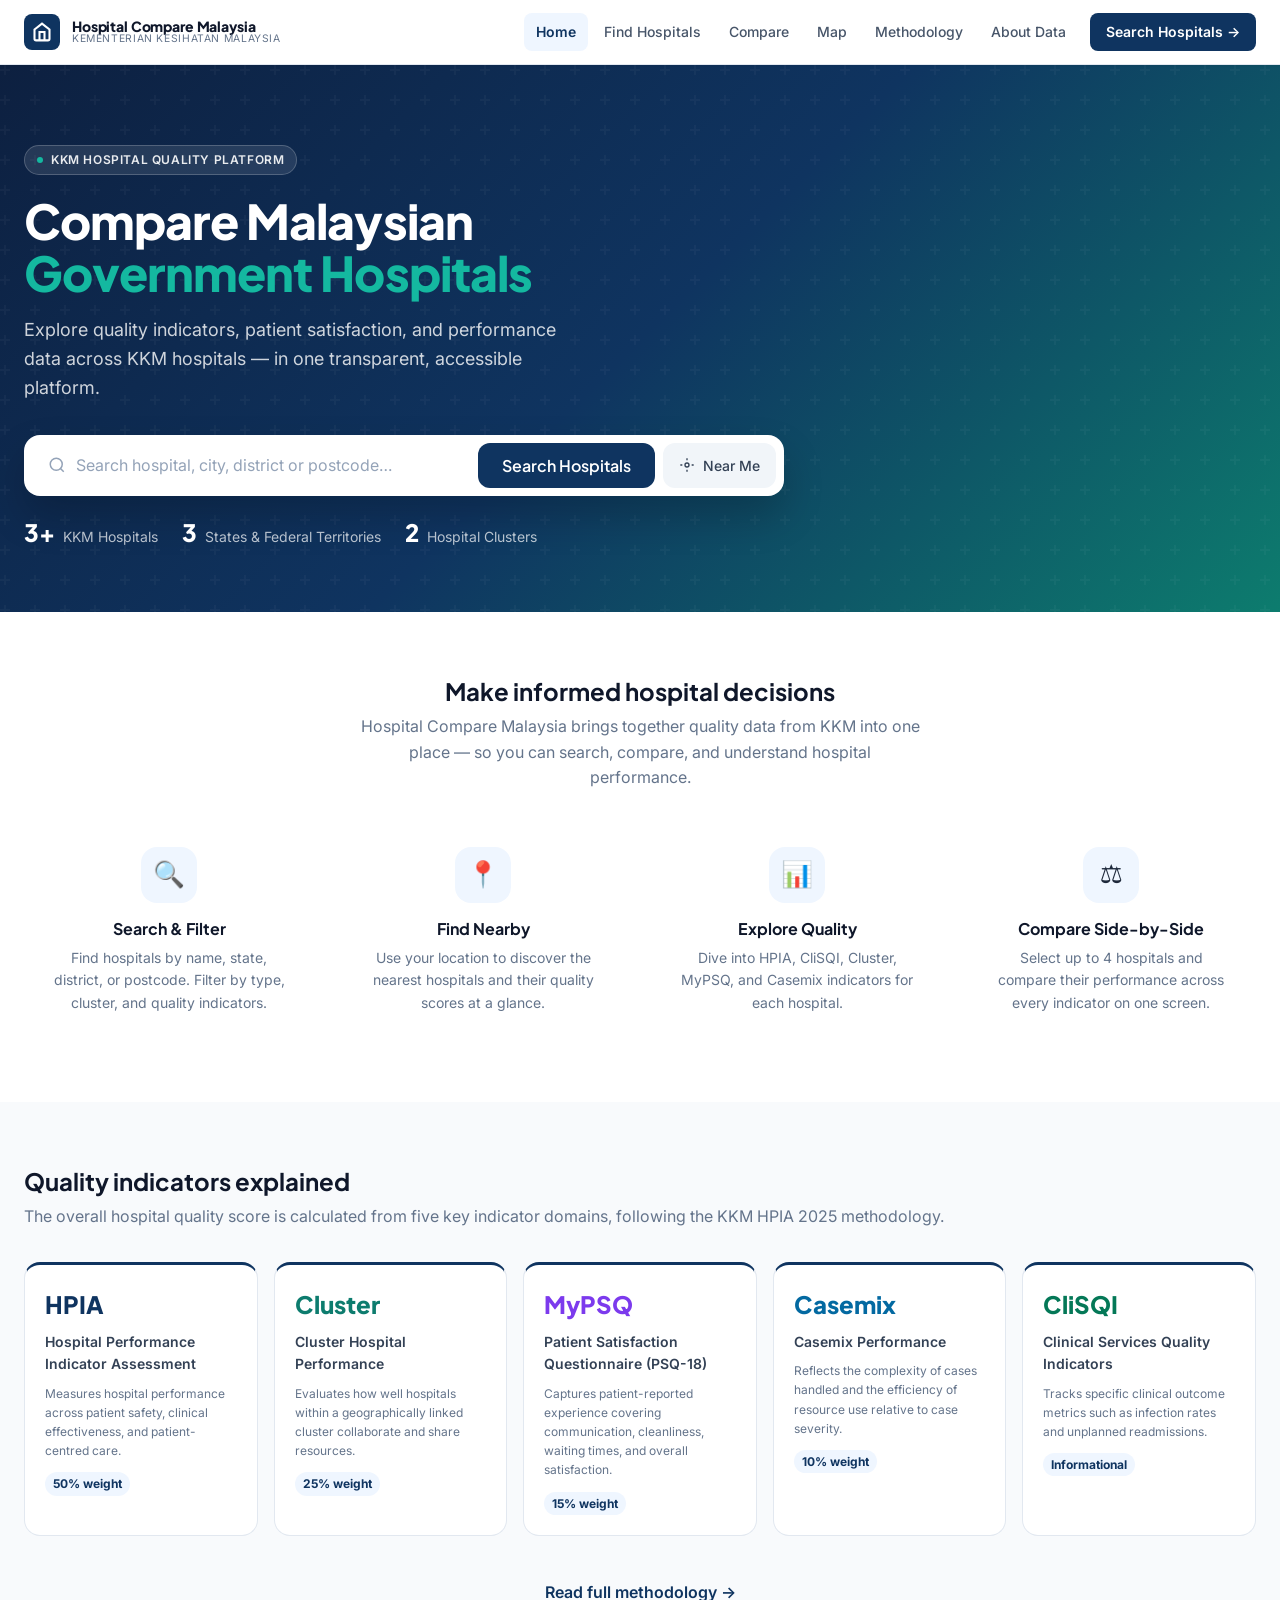
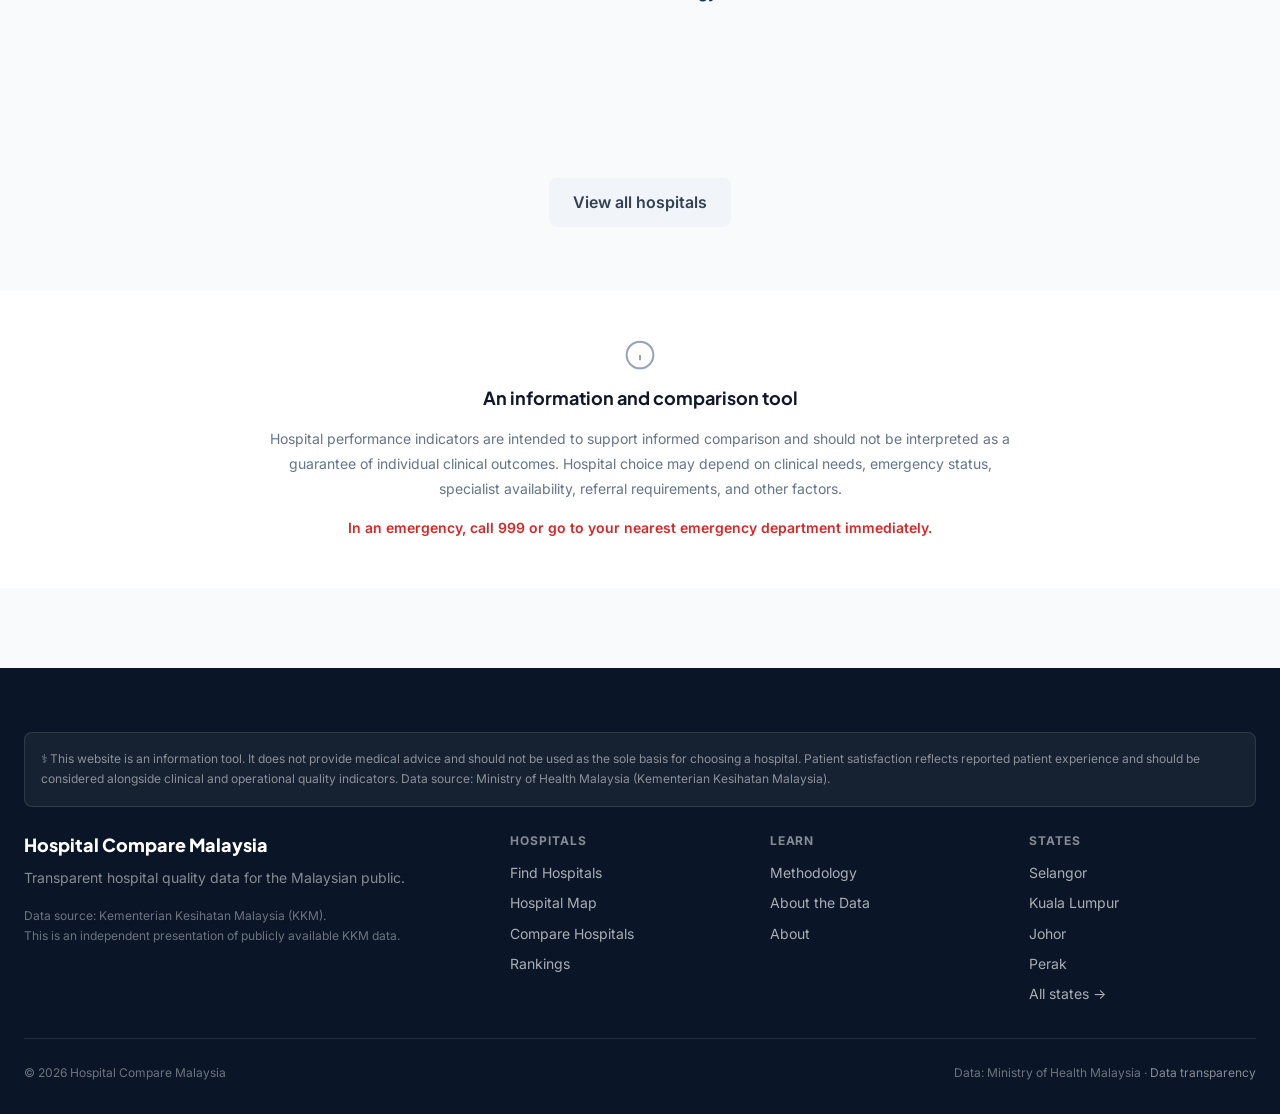
==== commit aad5b01f: "Comment out skeleton loading state in index.html Comment out skeleton loading state in hospitals pre" ====
--- a/index.html
+++ b/index.html
@@ -327,6 +327,8 @@
          ============================================================ -->
     <section class="hospitals-preview" aria-labelledby="preview-title">
       <div class="container">
+
+    <!--
         <div class="preview-header">
           <div>
             <h2 class="section-title" id="preview-title">Browse hospitals</h2>
@@ -341,7 +343,7 @@
         </div>
 
         <div class="preview-grid" id="preview-grid" aria-live="polite" aria-busy="true">
-          <!-- Skeleton loading state -->
+          <!-- Skeleton loading state 
           <div class="skeleton-card" aria-hidden="true">
             <div class="skeleton skeleton-title"></div>
             <div class="skeleton skeleton-line" style="width:50%"></div>
@@ -358,7 +360,7 @@
             <div class="skeleton skeleton-line"></div>
           </div>
         </div>
-
+-->
         <div style="text-align:center;margin-top:var(--space-8)">
           <a href="pages/hospitals.html" class="btn btn-secondary btn-lg">
             View all hospitals
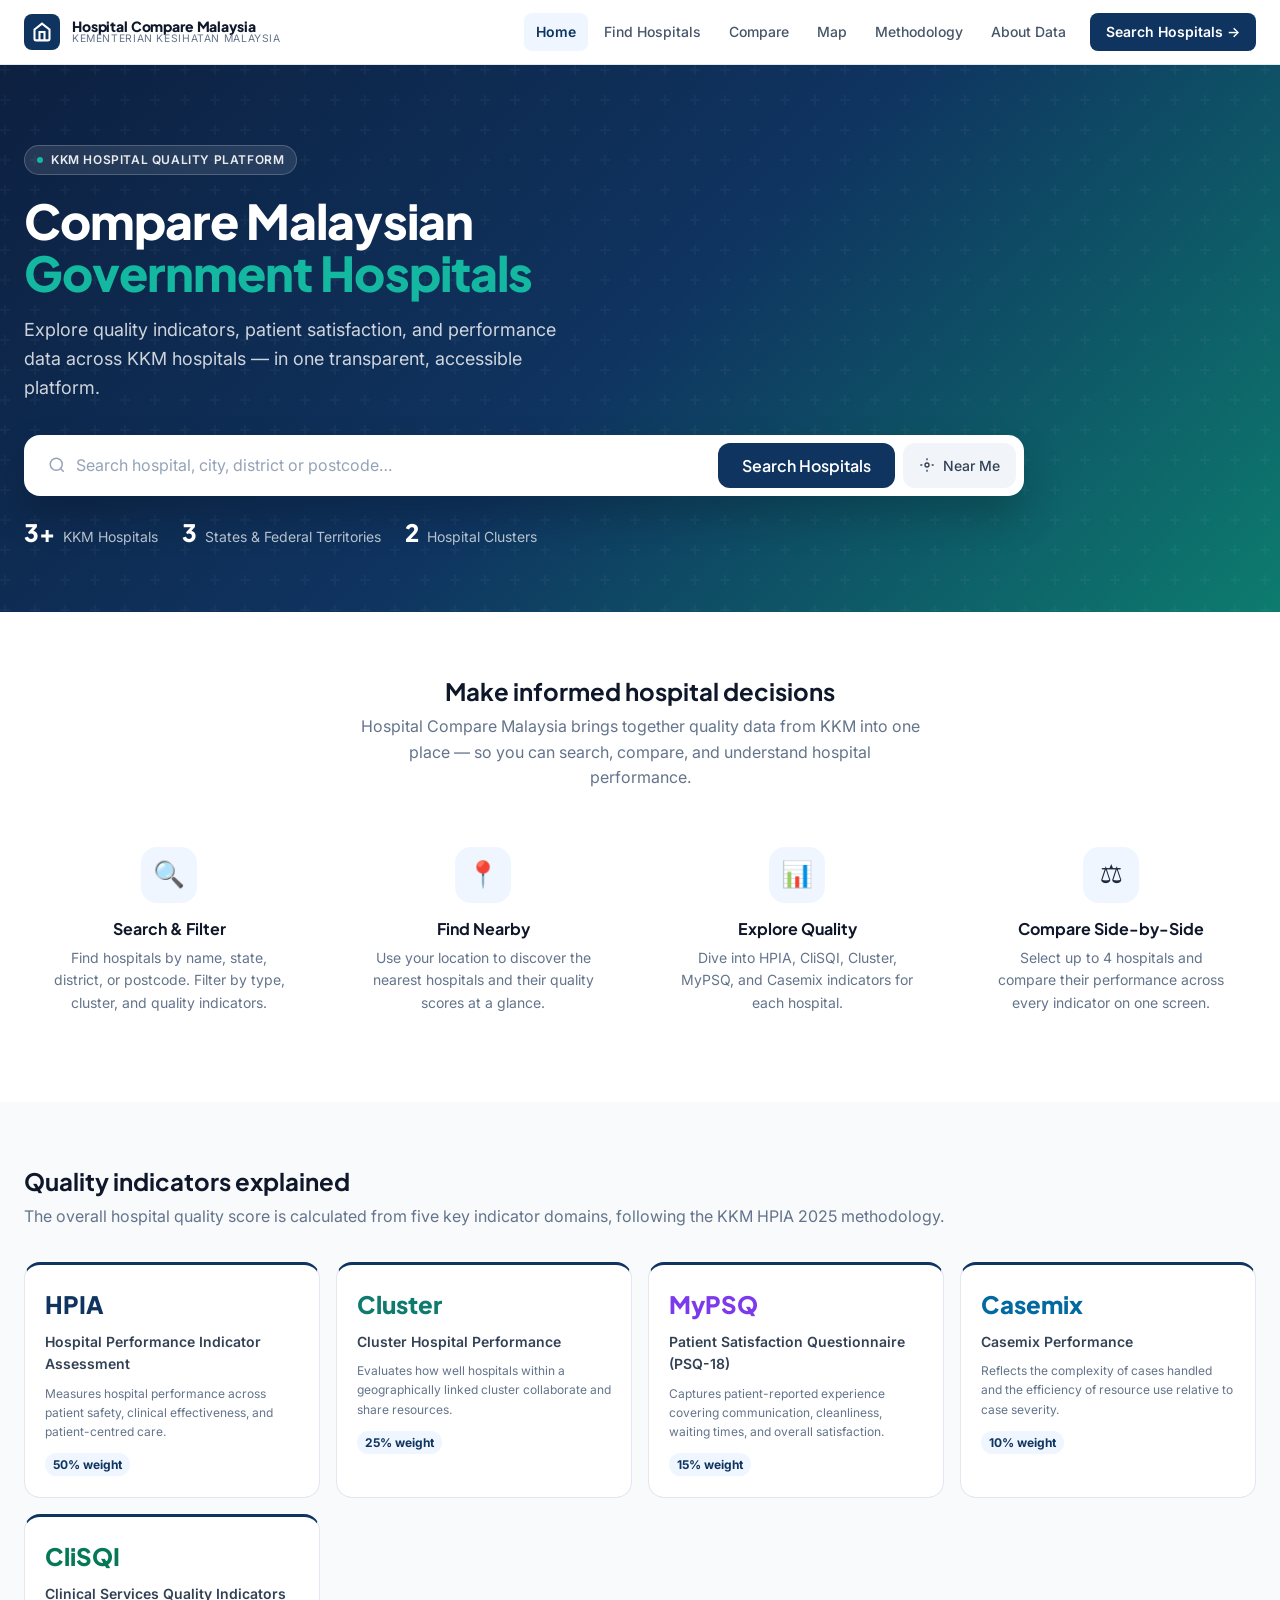
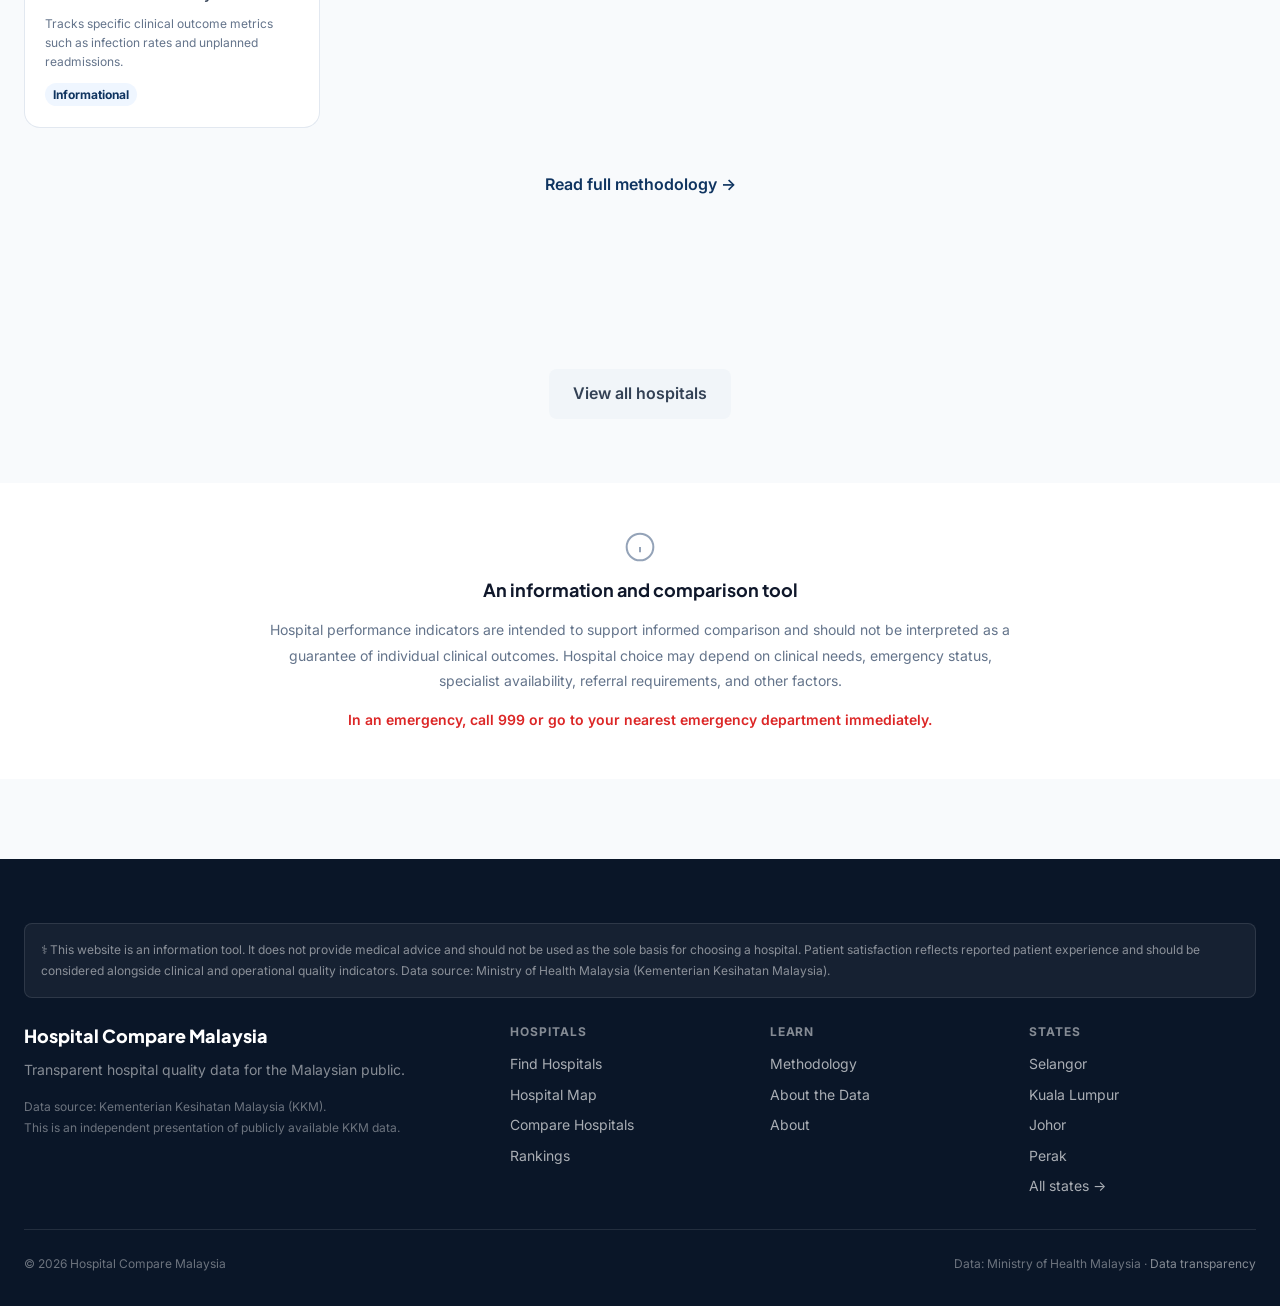
==== commit aea0436f: "Increase grid column min-widths in index.html" ====
--- a/index.html
+++ b/index.html
@@ -25,7 +25,7 @@
     }
     .steps-grid {
       display: grid;
-      grid-template-columns: repeat(auto-fit, minmax(220px, 1fr));
+      grid-template-columns: repeat(auto-fit, minmax(280px, 1fr));
       gap: var(--space-6);
       margin-top: var(--space-8);
     }
@@ -53,7 +53,7 @@
     .indicators-section { padding: var(--space-16) 0; }
     .indicators-grid {
       display: grid;
-      grid-template-columns: repeat(auto-fit, minmax(200px, 1fr));
+      grid-template-columns: repeat(auto-fit, minmax(260px, 1fr));
       gap: var(--space-4); margin-top: var(--space-8);
     }
     .indicator-card {
--- a/assets/css/main.css
+++ b/assets/css/main.css
@@ -83,7 +83,7 @@
   --space-20: 5rem;
 
   /* Layout */
-  --container-max: 1280px;
+  --container-max: 1536px;
   --sidebar-width: 280px;
   --radius-sm:  0.375rem;
   --radius-md:  0.5rem;
@@ -222,7 +222,7 @@
 }
 .hero-content {
   position: relative; z-index: 1;
-  max-width: 760px;
+  max-width: 1000px;
 }
 .hero-eyebrow {
   display: inline-flex; align-items: center; gap: var(--space-2);
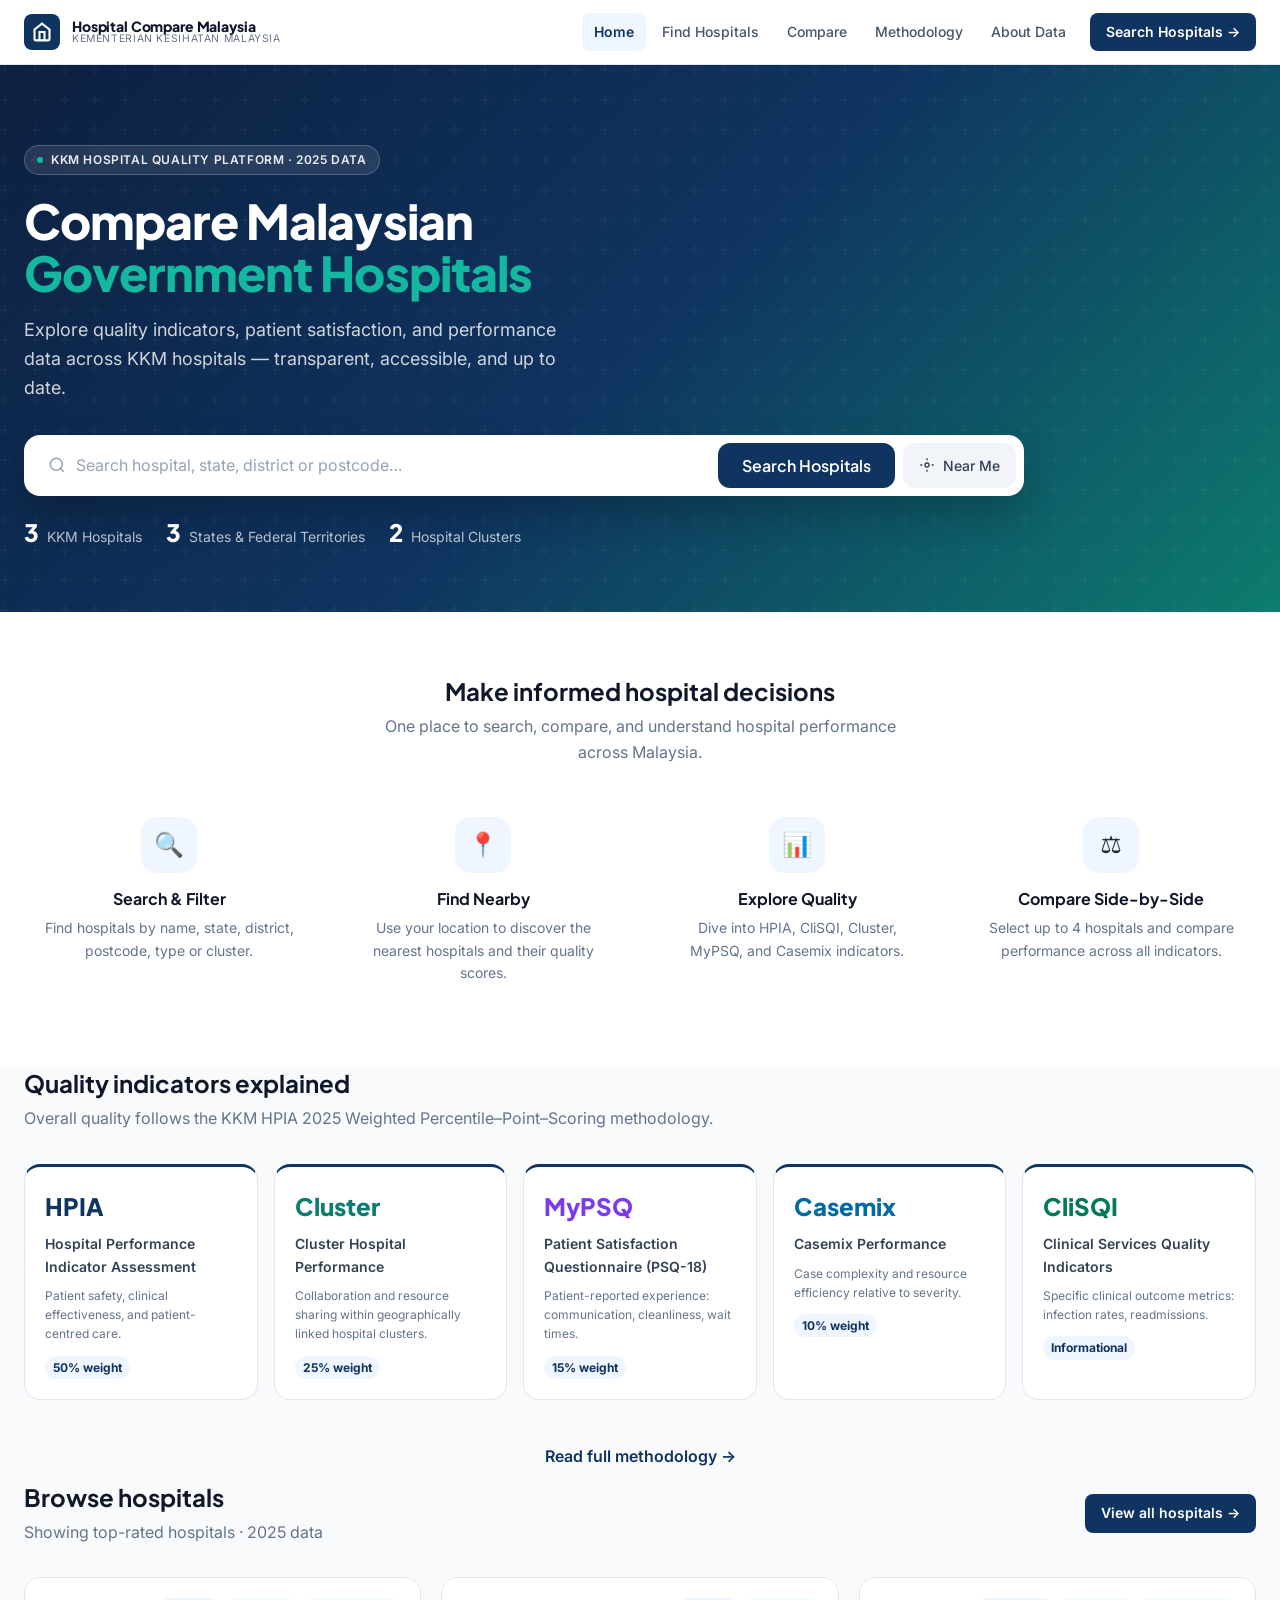
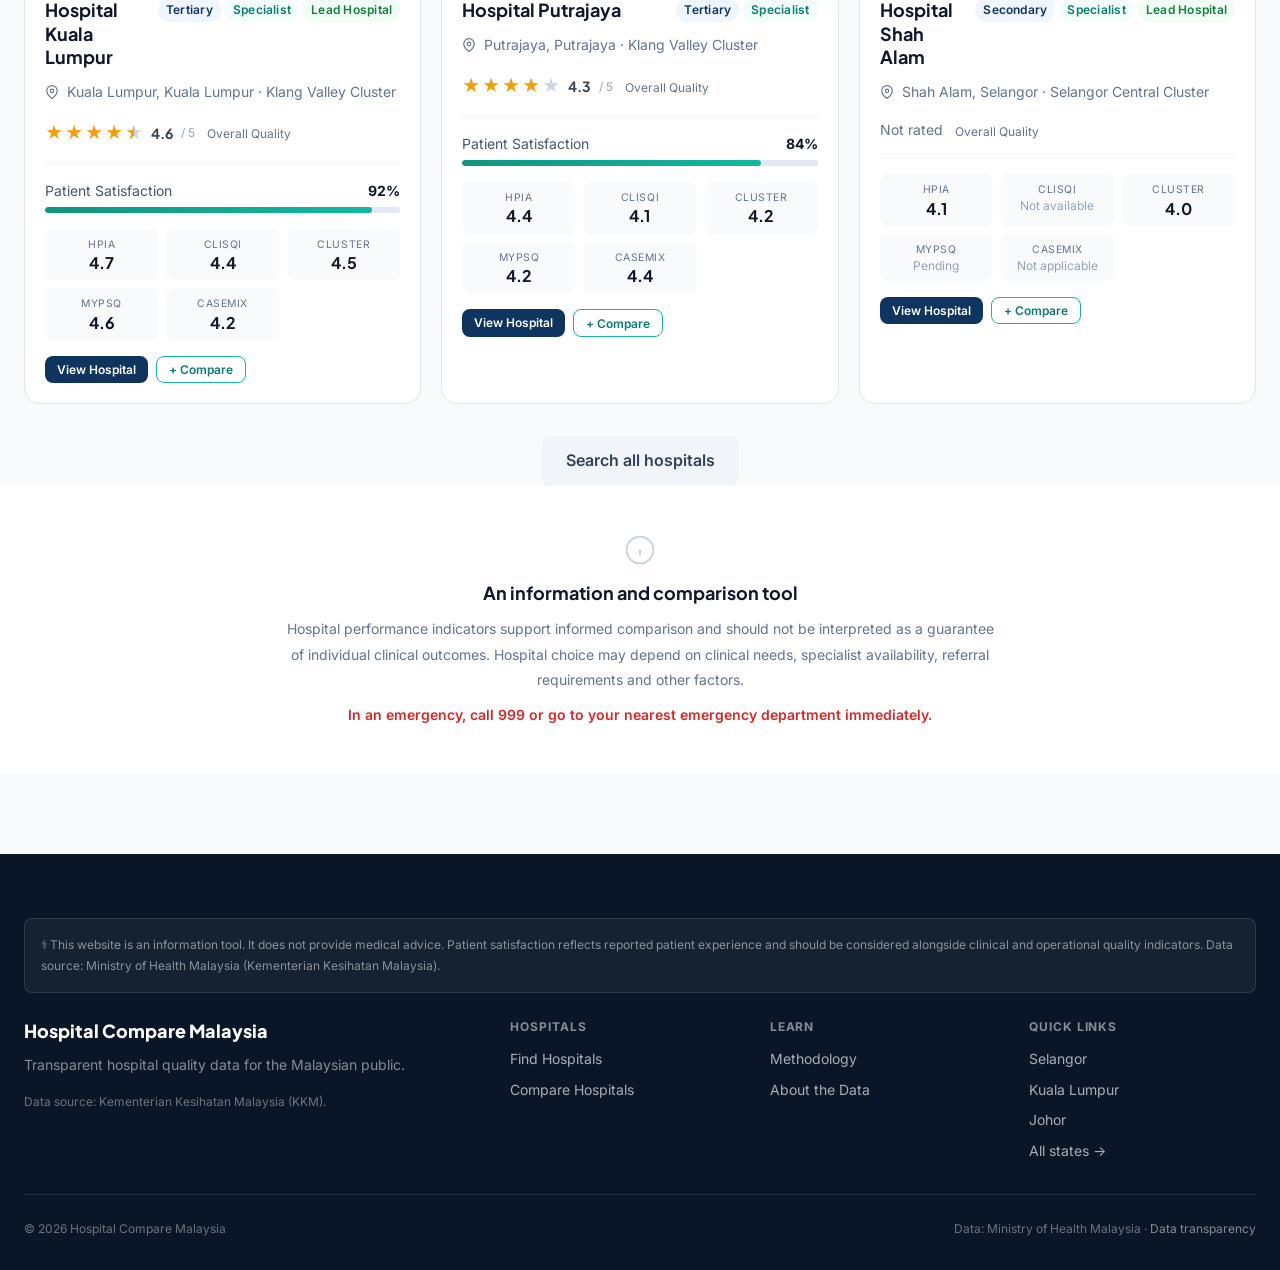
==== commit dcb10b6f: "Update print statement from 'Hello' to 'Goodbye'" ====
--- a/index.html
+++ b/index.html
@@ -4,114 +4,64 @@
   <meta charset="UTF-8" />
   <meta name="viewport" content="width=device-width, initial-scale=1.0" />
   <title>Hospital Compare Malaysia — KKM Hospital Quality & Patient Experience</title>
-  <meta name="description" content="Compare quality, patient satisfaction and performance indicators across KKM government hospitals in Malaysia. Search hospitals by state, district or your location." />
-  
-  <!-- Open Graph -->
+  <meta name="description" content="Compare quality, patient satisfaction and performance indicators across KKM government hospitals in Malaysia." />
   <meta property="og:title" content="Hospital Compare Malaysia" />
-  <meta property="og:description" content="Explore hospital quality, patient experience and performance indicators across KKM hospitals." />
+  <meta property="og:description" content="Explore hospital quality, patient experience and performance across KKM hospitals." />
   <meta property="og:type" content="website" />
-
-  <!-- Fonts preload -->
   <link rel="preconnect" href="https://fonts.googleapis.com" />
   <link rel="preconnect" href="https://fonts.gstatic.com" crossorigin />
-  
   <link rel="stylesheet" href="assets/css/main.css" />
-
   <style>
-    /* Homepage-specific styles */
-    .how-it-works {
-      padding: var(--space-16) 0;
-      background: var(--white);
-    }
+    /* Homepage extras */
+    .how-it-works { padding: var(--space-16) 0; background: var(--white); }
     .steps-grid {
-      display: grid;
-      grid-template-columns: repeat(auto-fit, minmax(280px, 1fr));
-      gap: var(--space-6);
-      margin-top: var(--space-8);
-    }
-    .step-card {
-      text-align: center;
-      padding: var(--space-6);
-    }
+      display: grid; grid-template-columns: repeat(auto-fit, minmax(200px, 1fr));
+      gap: var(--space-6); margin-top: var(--space-8);
+    }
+    .step-card { text-align: center; padding: var(--space-5); }
     .step-icon {
-      width: 56px; height: 56px;
-      background: var(--blue-50);
-      border-radius: var(--radius-xl);
-      display: flex; align-items: center; justify-content: center;
-      margin: 0 auto var(--space-4);
-      font-size: 1.6rem;
-    }
-    .step-title {
-      font-family: var(--font-display);
-      font-size: var(--text-base); font-weight: 700;
-      color: var(--grey-900); margin-bottom: var(--space-2);
-    }
-    .step-desc {
-      font-size: var(--text-sm); color: var(--grey-500); line-height: 1.6;
-    }
-
-    .indicators-section { padding: var(--space-16) 0; }
+      width: 56px; height: 56px; background: var(--blue-50);
+      border-radius: var(--radius-xl); display: flex; align-items: center;
+      justify-content: center; margin: 0 auto var(--space-4); font-size: 1.5rem;
+    }
+    .step-title { font-family: var(--font-display); font-weight: 700; font-size: var(--text-base); margin-bottom: var(--space-2); }
+    .step-desc  { font-size: var(--text-sm); color: var(--grey-500); line-height: 1.6; }
+
+    .indicators-section { padding: var(--space-14) 0; }
     .indicators-grid {
-      display: grid;
-      grid-template-columns: repeat(auto-fit, minmax(260px, 1fr));
+      display: grid; grid-template-columns: repeat(auto-fit, minmax(190px, 1fr));
       gap: var(--space-4); margin-top: var(--space-8);
     }
     .indicator-card {
-      background: var(--white);
-      border: 1px solid var(--grey-200);
-      border-radius: var(--radius-xl);
-      padding: var(--space-5);
+      background: var(--white); border: 1px solid var(--grey-200);
+      border-radius: var(--radius-xl); padding: var(--space-5);
       border-top: 3px solid var(--color-primary);
       transition: box-shadow var(--transition-fast);
     }
     .indicator-card:hover { box-shadow: var(--shadow-md); }
-    .indicator-card-abbr {
-      font-family: var(--font-display); font-weight: 800;
-      font-size: var(--text-2xl); color: var(--color-primary);
-      margin-bottom: var(--space-2);
-    }
-    .indicator-card-full {
-      font-size: var(--text-sm); font-weight: 600; color: var(--grey-700);
-      margin-bottom: var(--space-2);
-    }
-    .indicator-card-desc {
-      font-size: var(--text-xs); color: var(--grey-500); line-height: 1.6;
-    }
+    .indicator-card-abbr { font-family: var(--font-display); font-weight: 800; font-size: var(--text-2xl); color: var(--color-primary); margin-bottom: var(--space-2); }
+    .indicator-card-full { font-size: var(--text-sm); font-weight: 600; color: var(--grey-700); margin-bottom: var(--space-2); }
+    .indicator-card-desc { font-size: var(--text-xs); color: var(--grey-500); line-height: 1.6; }
     .indicator-card-weight {
-      margin-top: var(--space-3);
-      display: inline-block;
+      margin-top: var(--space-3); display: inline-block;
       padding: 2px 8px; border-radius: 100px;
       background: var(--blue-50); color: var(--blue-700);
       font-size: var(--text-xs); font-weight: 700;
     }
-
-    .hospitals-preview { padding: var(--space-16) 0; background: var(--grey-50); }
+    .hospitals-preview { padding: var(--space-14) 0; background: var(--grey-50); }
     .preview-header {
       display: flex; justify-content: space-between; align-items: center;
       margin-bottom: var(--space-8); flex-wrap: wrap; gap: var(--space-4);
     }
     .preview-grid {
-      display: grid;
-      grid-template-columns: repeat(auto-fill, minmax(340px, 1fr));
+      display: grid; grid-template-columns: repeat(auto-fill, minmax(320px, 1fr));
       gap: var(--space-5);
     }
-    .disclaimer-bar {
-      background: var(--color-warning-bg);
-      border: 1px solid #fcd34d;
-      border-radius: var(--radius-lg);
-      padding: var(--space-3) var(--space-5);
-      margin-bottom: var(--space-6);
-      display: flex; align-items: flex-start; gap: var(--space-3);
-      font-size: var(--text-sm); color: #92400e;
-    }
-    .disclaimer-icon { flex-shrink: 0; font-size: 1.1em; margin-top: 1px; }
   </style>
 </head>
 <body>
 
-  <!-- ============================================================
-       HEADER
-       ============================================================ -->
+  <!-- HEADER -->
   <header class="site-header" role="banner">
     <div class="container header-inner">
       <a href="index.html" class="site-logo" aria-label="Hospital Compare Malaysia — Home">
@@ -126,17 +76,14 @@
           <span class="logo-sub">Kementerian Kesihatan Malaysia</span>
         </div>
       </a>
-
-      <nav class="site-nav" role="navigation" aria-label="Main navigation">
+      <nav class="site-nav" aria-label="Main navigation">
         <a href="index.html" class="nav-link active" aria-current="page">Home</a>
         <a href="pages/hospitals.html" class="nav-link">Find Hospitals</a>
         <a href="pages/compare.html" class="nav-link">Compare</a>
-        <a href="pages/map.html" class="nav-link">Map</a>
         <a href="pages/methodology.html" class="nav-link">Methodology</a>
         <a href="pages/about-data.html" class="nav-link">About Data</a>
         <a href="pages/hospitals.html" class="nav-btn">Search Hospitals →</a>
       </nav>
-
       <button class="mobile-menu-btn" aria-label="Open navigation menu" aria-expanded="false">
         <svg width="22" height="22" viewBox="0 0 24 24" fill="none" stroke="currentColor" stroke-width="2">
           <line x1="3" y1="6" x2="21" y2="6"/><line x1="3" y1="12" x2="21" y2="12"/><line x1="3" y1="18" x2="21" y2="18"/>
@@ -147,246 +94,179 @@
 
   <main id="main-content">
 
-    <!-- ============================================================
-         HERO
-         ============================================================ -->
+    <!-- HERO -->
     <section class="hero" aria-labelledby="hero-title">
       <div class="container">
         <div class="hero-content">
-
           <div class="hero-eyebrow" aria-hidden="true">
             <span class="hero-eyebrow-dot"></span>
-            KKM Hospital Quality Platform
-          </div>
-
+            KKM Hospital Quality Platform · 2025 Data
+          </div>
           <h1 class="hero-title" id="hero-title">
             Compare Malaysian<br>
             <span class="accent">Government Hospitals</span>
           </h1>
-
           <p class="hero-subtitle">
-            Explore quality indicators, patient satisfaction, and performance data 
-            across KKM hospitals — in one transparent, accessible platform.
+            Explore quality indicators, patient satisfaction, and performance data
+            across KKM hospitals — transparent, accessible, and up to date.
           </p>
 
-          <!-- Search Box -->
+          <!-- Search -->
           <div class="hero-search" role="search">
-            <div class="search-input-wrap" style="position:relative">
-              <svg class="search-icon" width="18" height="18" viewBox="0 0 24 24" 
-                   fill="none" stroke="currentColor" stroke-width="2" aria-hidden="true">
+            <div class="search-input-wrap" style="position:relative;flex:1;min-width:200px">
+              <svg class="search-icon" width="18" height="18" viewBox="0 0 24 24" fill="none" stroke="currentColor" stroke-width="2" aria-hidden="true">
                 <circle cx="11" cy="11" r="8"/><path d="m21 21-4.35-4.35"/>
               </svg>
-              <input type="search" 
-                     id="hero-search-input" 
-                     placeholder="Search hospital, city, district or postcode…"
-                     autocomplete="off"
-                     aria-label="Search for a hospital"
-                     aria-autocomplete="list"
-                     aria-controls="hero-autocomplete" />
-              <!-- Autocomplete -->
+              <input type="search" id="hero-search-input"
+                     placeholder="Search hospital, state, district or postcode…"
+                     autocomplete="off" aria-label="Search for a hospital"
+                     aria-autocomplete="list" aria-controls="hero-autocomplete" />
               <div class="autocomplete-dropdown" id="hero-autocomplete" role="listbox" aria-label="Hospital suggestions"></div>
             </div>
-            <button class="hero-search-btn" id="hero-search-btn" type="button">
-              Search Hospitals
-            </button>
-            <button class="location-btn" id="use-location-btn" type="button" 
-                    aria-label="Use my current location to find nearby hospitals">
+            <button class="hero-search-btn" id="hero-search-btn" type="button">Search Hospitals</button>
+            <button class="location-btn" id="use-location-btn" type="button" aria-label="Use my current location">
               <svg width="16" height="16" viewBox="0 0 24 24" fill="none" stroke="currentColor" stroke-width="2">
-                <circle cx="12" cy="12" r="3"/>
-                <path d="M12 2v3M12 19v3M2 12h3M19 12h3"/>
+                <circle cx="12" cy="12" r="3"/><path d="M12 2v3M12 19v3M2 12h3M19 12h3"/>
               </svg>
               Near Me
             </button>
           </div>
 
-          <!-- Dynamic Stats -->
+          <!-- Stats — updated dynamically -->
           <div class="hero-stats" id="hero-stats" aria-label="Dataset summary">
             <div class="hero-stat">
-              <span class="hero-stat-num" id="stat-hospitals">—</span>
+              <span class="hero-stat-num" id="stat-hospitals">
+                <span class="skeleton" style="width:60px;height:28px;display:inline-block;border-radius:6px;vertical-align:middle"></span>
+              </span>
               <span class="hero-stat-label">KKM Hospitals</span>
             </div>
             <div class="hero-stat">
-              <span class="hero-stat-num" id="stat-states">—</span>
+              <span class="hero-stat-num" id="stat-states">
+                <span class="skeleton" style="width:40px;height:28px;display:inline-block;border-radius:6px;vertical-align:middle"></span>
+              </span>
               <span class="hero-stat-label">States & Federal Territories</span>
             </div>
             <div class="hero-stat">
-              <span class="hero-stat-num" id="stat-clusters">—</span>
+              <span class="hero-stat-num" id="stat-clusters">
+                <span class="skeleton" style="width:40px;height:28px;display:inline-block;border-radius:6px;vertical-align:middle"></span>
+              </span>
               <span class="hero-stat-label">Hospital Clusters</span>
             </div>
           </div>
-
         </div>
       </div>
     </section>
 
-
-    <!-- ============================================================
-         HOW IT WORKS
-         ============================================================ -->
+    <!-- HOW IT WORKS -->
     <section class="how-it-works" aria-labelledby="how-title">
       <div class="container">
         <div style="text-align:center;max-width:560px;margin:0 auto var(--space-4)">
           <h2 class="section-title" id="how-title">Make informed hospital decisions</h2>
-          <p class="section-sub">
-            Hospital Compare Malaysia brings together quality data from KKM 
-            into one place — so you can search, compare, and understand hospital performance.
-          </p>
+          <p class="section-sub">One place to search, compare, and understand hospital performance across Malaysia.</p>
         </div>
         <div class="steps-grid">
           <div class="step-card">
             <div class="step-icon" aria-hidden="true">🔍</div>
             <h3 class="step-title">Search & Filter</h3>
-            <p class="step-desc">Find hospitals by name, state, district, or postcode. Filter by type, cluster, and quality indicators.</p>
+            <p class="step-desc">Find hospitals by name, state, district, postcode, type or cluster.</p>
           </div>
           <div class="step-card">
             <div class="step-icon" aria-hidden="true">📍</div>
             <h3 class="step-title">Find Nearby</h3>
-            <p class="step-desc">Use your location to discover the nearest hospitals and their quality scores at a glance.</p>
+            <p class="step-desc">Use your location to discover the nearest hospitals and their quality scores.</p>
           </div>
           <div class="step-card">
             <div class="step-icon" aria-hidden="true">📊</div>
             <h3 class="step-title">Explore Quality</h3>
-            <p class="step-desc">Dive into HPIA, CliSQI, Cluster, MyPSQ, and Casemix indicators for each hospital.</p>
+            <p class="step-desc">Dive into HPIA, CliSQI, Cluster, MyPSQ, and Casemix indicators.</p>
           </div>
           <div class="step-card">
             <div class="step-icon" aria-hidden="true">⚖️</div>
             <h3 class="step-title">Compare Side-by-Side</h3>
-            <p class="step-desc">Select up to 4 hospitals and compare their performance across every indicator on one screen.</p>
+            <p class="step-desc">Select up to 4 hospitals and compare performance across all indicators.</p>
           </div>
         </div>
       </div>
     </section>
 
-    <!-- ============================================================
-         QUALITY INDICATORS OVERVIEW
-         ============================================================ -->
+    <!-- INDICATORS -->
     <section class="indicators-section" aria-labelledby="indicators-title">
       <div class="container">
         <h2 class="section-title" id="indicators-title">Quality indicators explained</h2>
-        <p class="section-sub">
-          The overall hospital quality score is calculated from five key indicator domains, 
-          following the KKM HPIA 2025 methodology.
-        </p>
+        <p class="section-sub">Overall quality follows the KKM HPIA 2025 Weighted Percentile–Point–Scoring methodology.</p>
         <div class="indicators-grid">
           <div class="indicator-card">
             <div class="indicator-card-abbr">HPIA</div>
             <div class="indicator-card-full">Hospital Performance Indicator Assessment</div>
-            <div class="indicator-card-desc">
-              Measures hospital performance across patient safety, clinical effectiveness, 
-              and patient-centred care.
-            </div>
+            <div class="indicator-card-desc">Patient safety, clinical effectiveness, and patient-centred care.</div>
             <span class="indicator-card-weight">50% weight</span>
           </div>
           <div class="indicator-card">
             <div class="indicator-card-abbr" style="color:var(--teal-600)">Cluster</div>
             <div class="indicator-card-full">Cluster Hospital Performance</div>
-            <div class="indicator-card-desc">
-              Evaluates how well hospitals within a geographically linked cluster collaborate 
-              and share resources.
-            </div>
+            <div class="indicator-card-desc">Collaboration and resource sharing within geographically linked hospital clusters.</div>
             <span class="indicator-card-weight">25% weight</span>
           </div>
           <div class="indicator-card">
             <div class="indicator-card-abbr" style="color:#7c3aed">MyPSQ</div>
             <div class="indicator-card-full">Patient Satisfaction Questionnaire (PSQ-18)</div>
-            <div class="indicator-card-desc">
-              Captures patient-reported experience covering communication, cleanliness, 
-              waiting times, and overall satisfaction.
-            </div>
+            <div class="indicator-card-desc">Patient-reported experience: communication, cleanliness, wait times.</div>
             <span class="indicator-card-weight">15% weight</span>
           </div>
           <div class="indicator-card">
             <div class="indicator-card-abbr" style="color:#0369a1">Casemix</div>
             <div class="indicator-card-full">Casemix Performance</div>
-            <div class="indicator-card-desc">
-              Reflects the complexity of cases handled and the efficiency of resource use 
-              relative to case severity.
-            </div>
+            <div class="indicator-card-desc">Case complexity and resource efficiency relative to severity.</div>
             <span class="indicator-card-weight">10% weight</span>
           </div>
           <div class="indicator-card">
             <div class="indicator-card-abbr" style="color:#047857">CliSQI</div>
             <div class="indicator-card-full">Clinical Services Quality Indicators</div>
-            <div class="indicator-card-desc">
-              Tracks specific clinical outcome metrics such as infection rates and 
-              unplanned readmissions.
-            </div>
+            <div class="indicator-card-desc">Specific clinical outcome metrics: infection rates, readmissions.</div>
             <span class="indicator-card-weight">Informational</span>
           </div>
         </div>
         <div style="text-align:center;margin-top:var(--space-8)">
-          <a href="pages/methodology.html" class="btn btn-outline btn-lg">
-            Read full methodology →
-          </a>
+          <a href="pages/methodology.html" class="btn btn-outline btn-lg">Read full methodology →</a>
         </div>
       </div>
     </section>
 
-    <!-- ============================================================
-         FEATURED HOSPITALS PREVIEW
-         ============================================================ -->
+    <!-- FEATURED PREVIEW -->
     <section class="hospitals-preview" aria-labelledby="preview-title">
       <div class="container">
-
-    <!--
         <div class="preview-header">
           <div>
             <h2 class="section-title" id="preview-title">Browse hospitals</h2>
-            <p class="section-sub" style="margin-bottom:0">
-              Sample from the current dataset. 
-              <span id="preview-reporting-year"></span>
-            </p>
-          </div>
-          <a href="pages/hospitals.html" class="btn btn-primary">
-            Search all hospitals →
-          </a>
-        </div>
-
+            <p class="section-sub" id="preview-sub" style="margin-bottom:0">Loading from dataset…</p>
+          </div>
+          <a href="pages/hospitals.html" class="btn btn-primary">View all hospitals →</a>
+        </div>
         <div class="preview-grid" id="preview-grid" aria-live="polite" aria-busy="true">
-          <!-- Skeleton loading state 
-          <div class="skeleton-card" aria-hidden="true">
-            <div class="skeleton skeleton-title"></div>
-            <div class="skeleton skeleton-line" style="width:50%"></div>
-            <div class="skeleton skeleton-line"></div>
-          </div>
-          <div class="skeleton-card" aria-hidden="true">
-            <div class="skeleton skeleton-title"></div>
-            <div class="skeleton skeleton-line" style="width:60%"></div>
-            <div class="skeleton skeleton-line"></div>
-          </div>
-          <div class="skeleton-card" aria-hidden="true">
-            <div class="skeleton skeleton-title"></div>
-            <div class="skeleton skeleton-line" style="width:55%"></div>
-            <div class="skeleton skeleton-line"></div>
-          </div>
-        </div>
--->
+          <!-- skeleton -->
+          <div class="skeleton-card"><div class="skeleton skeleton-title"></div><div class="skeleton skeleton-line" style="width:50%"></div><div class="skeleton skeleton-line"></div></div>
+          <div class="skeleton-card"><div class="skeleton skeleton-title"></div><div class="skeleton skeleton-line" style="width:60%"></div><div class="skeleton skeleton-line"></div></div>
+          <div class="skeleton-card"><div class="skeleton skeleton-title"></div><div class="skeleton skeleton-line" style="width:55%"></div><div class="skeleton skeleton-line"></div></div>
+        </div>
         <div style="text-align:center;margin-top:var(--space-8)">
-          <a href="pages/hospitals.html" class="btn btn-secondary btn-lg">
-            View all hospitals
-          </a>
+          <a href="pages/hospitals.html" class="btn btn-secondary btn-lg">Search all hospitals</a>
         </div>
       </div>
     </section>
 
-    <!-- ============================================================
-         DISCLAIMER
-         ============================================================ -->
-    <section style="background:var(--white);padding:var(--space-12) 0" aria-labelledby="disclaimer-title">
-      <div class="container" style="max-width:800px;text-align:center">
-        <svg width="32" height="32" viewBox="0 0 24 24" fill="none" stroke="var(--grey-400)" 
-             stroke-width="1.5" style="margin:0 auto var(--space-4)" aria-hidden="true">
+    <!-- DISCLAIMER -->
+    <section style="background:var(--white);padding:var(--space-12) 0">
+      <div class="container" style="max-width:760px;text-align:center">
+        <svg width="32" height="32" viewBox="0 0 24 24" fill="none" stroke="var(--grey-300)" stroke-width="1.5" style="margin:0 auto var(--space-4)" aria-hidden="true">
           <circle cx="12" cy="12" r="10"/><path d="M12 16v-4M12 8h.01"/>
         </svg>
-        <h2 class="section-title" id="disclaimer-title" style="font-size:var(--text-lg)">
-          An information and comparison tool
-        </h2>
-        <p style="font-size:var(--text-sm);color:var(--grey-500);line-height:1.8;margin-top:var(--space-4)">
-          Hospital performance indicators are intended to support informed comparison and should not be 
-          interpreted as a guarantee of individual clinical outcomes. Hospital choice may depend on 
-          clinical needs, emergency status, specialist availability, referral requirements, and other factors.
+        <h2 style="font-size:var(--text-lg);margin-bottom:var(--space-3)">An information and comparison tool</h2>
+        <p style="font-size:var(--text-sm);color:var(--grey-500);line-height:1.8;margin-bottom:var(--space-3)">
+          Hospital performance indicators support informed comparison and should not be interpreted as a guarantee
+          of individual clinical outcomes. Hospital choice may depend on clinical needs, specialist availability,
+          referral requirements and other factors.
         </p>
-        <p style="font-size:var(--text-sm);color:var(--color-danger);margin-top:var(--space-4);font-weight:600">
+        <p style="font-size:var(--text-sm);color:var(--color-danger);font-weight:600">
           In an emergency, call 999 or go to your nearest emergency department immediately.
         </p>
       </div>
@@ -394,18 +274,15 @@
 
   </main>
 
-  <!-- Compare Tray -->
-  <div class="compare-tray" id="compare-tray" role="region" aria-label="Hospital comparison tray" aria-live="polite"></div>
-
-  <!-- ============================================================
-       FOOTER
-       ============================================================ -->
+  <!-- Compare tray -->
+  <div class="compare-tray" id="compare-tray" role="region" aria-label="Hospital comparison" aria-live="polite"></div>
+
+  <!-- FOOTER -->
   <footer class="site-footer" role="contentinfo">
     <div class="container">
       <div class="footer-disclaimer">
-        ⚕️ This website is an information tool. It does not provide medical advice and should not be 
-        used as the sole basis for choosing a hospital. Patient satisfaction reflects reported patient 
-        experience and should be considered alongside clinical and operational quality indicators. 
+        ⚕️ This website is an information tool. It does not provide medical advice.
+        Patient satisfaction reflects reported patient experience and should be considered alongside clinical and operational quality indicators.
         Data source: Ministry of Health Malaysia (Kementerian Kesihatan Malaysia).
       </div>
       <div class="footer-grid">
@@ -415,17 +292,14 @@
             <div class="footer-tagline">Transparent hospital quality data for the Malaysian public.</div>
           </div>
           <p style="font-size:var(--text-xs);color:rgba(255,255,255,0.4);line-height:1.7">
-            Data source: Kementerian Kesihatan Malaysia (KKM).<br>
-            This is an independent presentation of publicly available KKM data.
+            Data source: Kementerian Kesihatan Malaysia (KKM).
           </p>
         </div>
         <div>
           <div class="footer-col-title">Hospitals</div>
           <div class="footer-links">
             <a href="pages/hospitals.html">Find Hospitals</a>
-            <a href="pages/map.html">Hospital Map</a>
             <a href="pages/compare.html">Compare Hospitals</a>
-            <a href="pages/rankings.html">Rankings</a>
           </div>
         </div>
         <div>
@@ -433,16 +307,14 @@
           <div class="footer-links">
             <a href="pages/methodology.html">Methodology</a>
             <a href="pages/about-data.html">About the Data</a>
-            <a href="pages/about.html">About</a>
           </div>
         </div>
         <div>
-          <div class="footer-col-title">States</div>
-          <div class="footer-links" id="footer-states">
+          <div class="footer-col-title">Quick Links</div>
+          <div class="footer-links" id="footer-state-links">
             <a href="pages/hospitals.html?state=Selangor">Selangor</a>
-            <a href="pages/hospitals.html?state=Kuala+Lumpur">Kuala Lumpur</a>
+            <a href="pages/hospitals.html?state=W.P.+Kuala+Lumpur">Kuala Lumpur</a>
             <a href="pages/hospitals.html?state=Johor">Johor</a>
-            <a href="pages/hospitals.html?state=Perak">Perak</a>
             <a href="pages/hospitals.html">All states →</a>
           </div>
         </div>
@@ -454,118 +326,109 @@
     </div>
   </footer>
 
-  <!-- Scripts -->
   <script src="assets/js/sheets.js"></script>
+  <script src="assets/js/config.js"></script>
   <script src="assets/js/app.js"></script>
   <script>
-  (async function initHomepage() {
-    // Footer year
+  (function initHomepage() {
     document.getElementById('footer-year').textContent = new Date().getFullYear();
 
-    // Load data
-    try {
-      await DataStore.load('./data/hospitals.json');
-    } catch (err) {
-      document.getElementById('preview-grid').innerHTML = `
-        <div class="empty-state">
-          <div class="empty-state-icon">⚠️</div>
-          <h3>Data unavailable</h3>
-          <p>Unable to load hospital data. Please check that <code>data/hospitals.json</code> exists.</p>
-        </div>`;
-      return;
-    }
-
-    const stats = DataStore.getStats();
-
-    // Update stats
-    document.getElementById('stat-hospitals').textContent = stats.total + '+';
-    document.getElementById('stat-states').textContent = stats.states;
-    document.getElementById('stat-clusters').textContent = stats.clusters;
-
-    // Show demo warning if meta says so
-    if (DataStore.meta.note?.includes('DEMO')) {
-      document.getElementById('demo-warning').hidden = false;
-    }
-
-    // Reporting year
-    const year = DataStore.meta.reporting_year;
-    if (year) {
-      document.getElementById('preview-reporting-year').textContent = `Reporting year: ${year}`;
-    }
-
-    // Preview grid — show up to 6 hospitals sorted by overall score
-    const preview = Utils.sortHospitals(DataStore.getAll(), 'rating_desc').slice(0, 6);
-    const grid = document.getElementById('preview-grid');
-    grid.setAttribute('aria-busy', 'false');
-    if (preview.length === 0) {
-      grid.innerHTML = `<div class="empty-state"><h3>No hospitals in dataset</h3></div>`;
-    } else {
-      grid.innerHTML = preview.map(h => HospitalCard.render(h, { showDistance: false })).join('');
-    }
-
-    // Hero search
-    const input = document.getElementById('hero-search-input');
-    const dropdown = document.getElementById('hero-autocomplete');
+    // ── 1. Wire up search immediately (before data loads) ──────────────
+    const input     = document.getElementById('hero-search-input');
+    const dropdown  = document.getElementById('hero-autocomplete');
     const searchBtn = document.getElementById('hero-search-btn');
-
-    function updateAutocomplete() {
+    const locationBtn = document.getElementById('use-location-btn');
+
+    function goToSearch() {
       const q = input.value.trim();
-      if (q.length < 2) { dropdown.classList.remove('open'); return; }
+      window.location.href = 'pages/hospitals.html' + (q ? '?q=' + encodeURIComponent(q) : '');
+    }
+
+    searchBtn.addEventListener('click', goToSearch);
+
+    input.addEventListener('keydown', function(e) {
+      if (e.key === 'Enter') goToSearch();
+      if (e.key === 'Escape') dropdown.classList.remove('open');
+    });
+
+    input.addEventListener('input', function() {
+      const q = input.value.trim();
+      if (q.length < 2 || !DataStore.loaded) { dropdown.classList.remove('open'); return; }
       const results = Utils.searchHospitals(DataStore.getAll(), q).slice(0, 8);
       if (!results.length) { dropdown.classList.remove('open'); return; }
       dropdown.innerHTML = results.map(h => `
-        <div class="autocomplete-item" role="option" tabindex="0"
-             onclick="goToHospital('${h.hospital_id}')"
-             onkeydown="if(event.key==='Enter')goToHospital('${h.hospital_id}')">
-          <svg class="autocomplete-item-icon" width="14" height="14" viewBox="0 0 24 24" 
-               fill="none" stroke="currentColor" stroke-width="2" aria-hidden="true">
+        <div class="autocomplete-item" tabindex="0"
+             onclick="window.location.href='pages/hospital.html?id=${h.hospital_id}'"
+             onkeydown="if(event.key==='Enter')window.location.href='pages/hospital.html?id=${h.hospital_id}'">
+          <svg class="autocomplete-item-icon" width="14" height="14" viewBox="0 0 24 24" fill="none" stroke="currentColor" stroke-width="2" aria-hidden="true">
             <path d="M21 10c0 7-9 13-9 13s-9-6-9-13a9 9 0 0 1 18 0z"/><circle cx="12" cy="10" r="3"/>
           </svg>
           <div>
             <div class="autocomplete-item-name">${h.hospital_name}</div>
-            <div class="autocomplete-item-sub">${h.district || h.town || ''}, ${h.state}</div>
+            <div class="autocomplete-item-sub">${[h.district, h.state].filter(Boolean).join(', ')}</div>
           </div>
         </div>`).join('');
       dropdown.classList.add('open');
-    }
-
-    window.goToHospital = (id) => {
-      window.location.href = `pages/hospital.html?id=${id}`;
-    };
-
-    input.addEventListener('input', updateAutocomplete);
-    input.addEventListener('keydown', e => {
-      if (e.key === 'Enter') goToSearch();
-      if (e.key === 'Escape') dropdown.classList.remove('open');
     });
-    document.addEventListener('click', e => {
+
+    document.addEventListener('click', function(e) {
       if (!e.target.closest('.hero-search')) dropdown.classList.remove('open');
     });
 
-    searchBtn.addEventListener('click', goToSearch);
-
-    function goToSearch() {
-      const q = input.value.trim();
-      const url = `pages/hospitals.html${q ? `?q=${encodeURIComponent(q)}` : ''}`;
-      window.location.href = url;
-    }
-
-    // Location button
-    document.getElementById('use-location-btn').addEventListener('click', async () => {
-      const btn = document.getElementById('use-location-btn');
-      btn.textContent = 'Finding location…';
-      btn.disabled = true;
+    locationBtn.addEventListener('click', async function() {
+      locationBtn.innerHTML = `<svg width="16" height="16" viewBox="0 0 24 24" fill="none" stroke="currentColor" stroke-width="2" style="animation:spin 1s linear infinite"><path d="M12 2v4M12 18v4M4.93 4.93l2.83 2.83M16.24 16.24l2.83 2.83M2 12h4M18 12h4M4.93 19.07l2.83-2.83M16.24 7.76l2.83-2.83"/></svg><style>@keyframes spin{to{transform:rotate(360deg)}}</style> Finding…`;
+      locationBtn.disabled = true;
       try {
-        const { lat, lng } = await GeoHelper.requestLocation();
-        window.location.href = `pages/hospitals.html?lat=${lat}&lng=${lng}&sort=closest`;
+        const pos = await new Promise((res, rej) =>
+          navigator.geolocation.getCurrentPosition(res, rej, { timeout: 10000 }));
+        window.location.href = `pages/hospitals.html?lat=${pos.coords.latitude}&lng=${pos.coords.longitude}&sort=closest`;
       } catch {
-        Utils.toast('Unable to get your location. Please check browser permissions.', 'error');
-        btn.textContent = 'Near Me';
-        btn.innerHTML = `<svg width="16" height="16" viewBox="0 0 24 24" fill="none" stroke="currentColor" stroke-width="2"><circle cx="12" cy="12" r="3"/><path d="M12 2v3M12 19v3M2 12h3M19 12h3"/></svg> Near Me`;
-        btn.disabled = false;
+        alert('Could not get your location. Please check browser permissions.');
+        locationBtn.innerHTML = `<svg width="16" height="16" viewBox="0 0 24 24" fill="none" stroke="currentColor" stroke-width="2"><circle cx="12" cy="12" r="3"/><path d="M12 2v3M12 19v3M2 12h3M19 12h3"/></svg> Near Me`;
+        locationBtn.disabled = false;
       }
     });
 
+    // ── 2. Load data and update stats + preview ──────────────────────────
+    DataStore.load().then(function() {
+      const stats = DataStore.getStats();
+
+      // Update stat counters
+      document.getElementById('stat-hospitals').textContent = stats.total;
+      document.getElementById('stat-states').textContent    = stats.states;
+      document.getElementById('stat-clusters').textContent  = stats.clusters;
+
+      // Reporting year
+      const year = DataStore.meta.reporting_year;
+      document.getElementById('preview-sub').textContent =
+        'Showing top-rated hospitals' + (year ? ' · ' + year + ' data' : '');
+
+      // Featured hospitals grid (top 6 by overall score)
+      const preview = Utils.sortHospitals(DataStore.getAll(), 'rating_desc').slice(0, 6);
+      const grid    = document.getElementById('preview-grid');
+      grid.setAttribute('aria-busy', 'false');
+      grid.innerHTML = preview.length
+        ? preview.map(h => HospitalCard.render(h, { showDistance: false })).join('')
+        : '<p style="color:var(--grey-400);padding:var(--space-8)">No hospitals loaded yet.</p>';
+
+    }).catch(function(err) {
+      console.error('Data load failed:', err);
+      // Stats show dashes
+      document.getElementById('stat-hospitals').textContent = '—';
+      document.getElementById('stat-states').textContent    = '—';
+      document.getElementById('stat-clusters').textContent  = '—';
+      document.getElementById('preview-sub').textContent    = 'Could not load data';
+      document.getElementById('preview-grid').innerHTML = `
+        <div class="empty-state" style="grid-column:1/-1">
+          <div class="empty-state-icon">⚠️</div>
+          <h3>Could not load hospital data</h3>
+          <p style="font-size:var(--text-sm);color:var(--grey-500)">
+            Check that your Google Sheet ID is correct in <code>assets/js/config.js</code>
+            and the sheet is shared as "Anyone with the link → Viewer".
+          </p>
+        </div>`;
+      // Buttons still work for navigation even without data
+    });
   })();
   </script>
 </body>
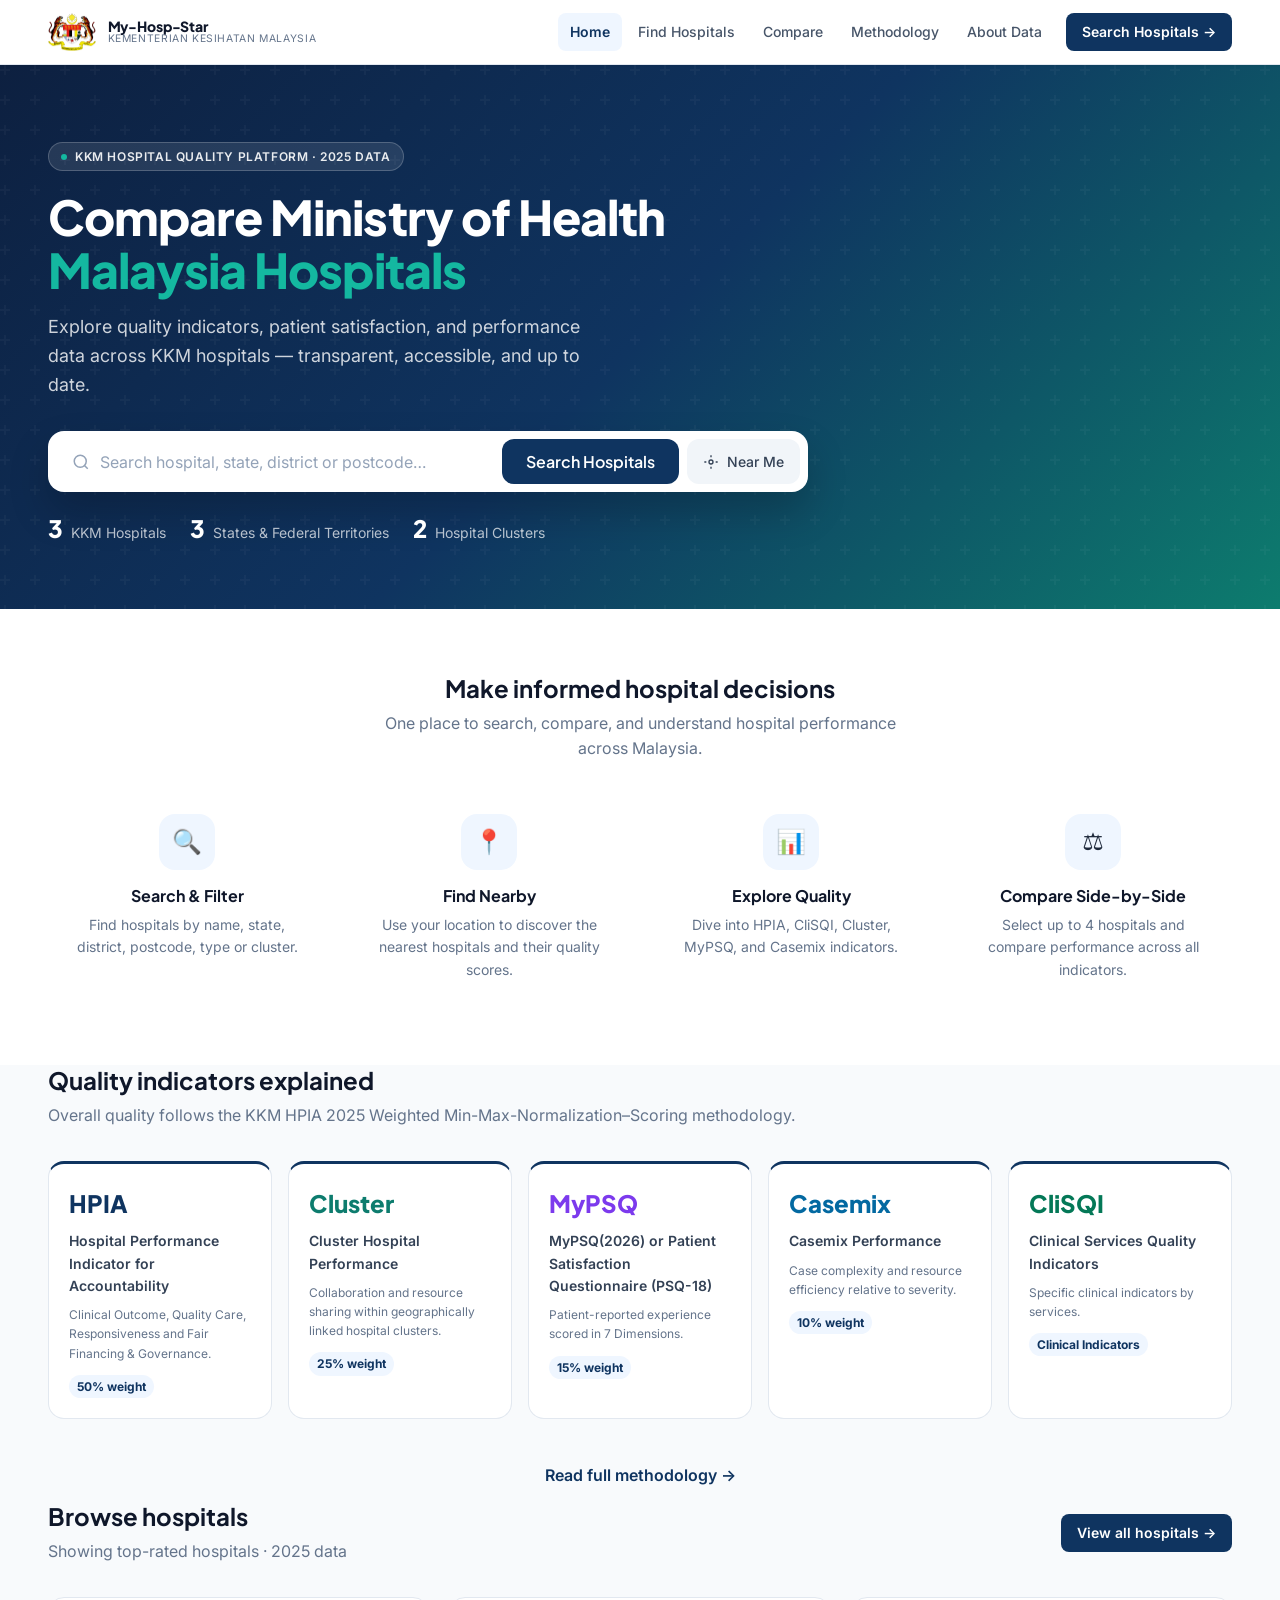
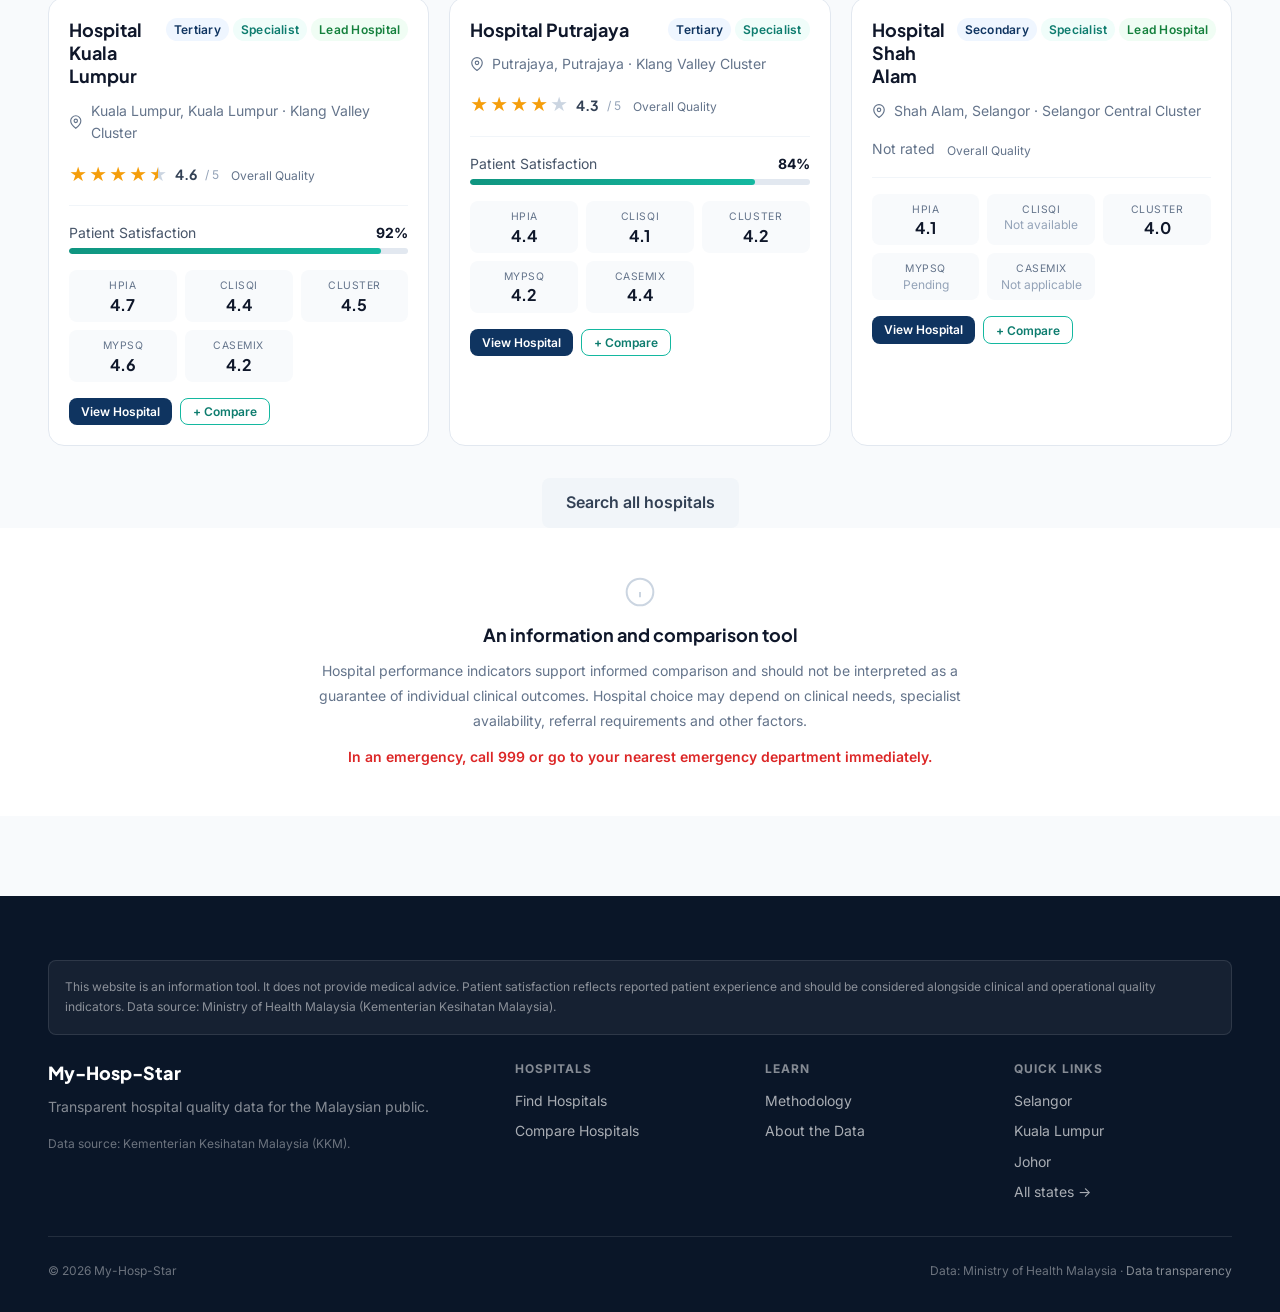
==== commit e7adb486: "Rename project from Hospital Compare Malaysia to My-Hosp-Star" ====
--- a/index.html
+++ b/index.html
@@ -3,7 +3,7 @@
 <head>
   <meta charset="UTF-8" />
   <meta name="viewport" content="width=device-width, initial-scale=1.0" />
-  <title>Hospital Compare Malaysia — KKM Hospital Quality & Patient Experience</title>
+  <title>My-Hosp-Star — KKM Hospital Quality & Patient Experience</title>
   <meta name="description" content="Compare quality, patient satisfaction and performance indicators across KKM government hospitals in Malaysia." />
   <meta property="og:title" content="Hospital Compare Malaysia" />
   <meta property="og:description" content="Explore hospital quality, patient experience and performance across KKM hospitals." />
@@ -72,7 +72,7 @@
           </svg>
         </div>
         <div class="logo-text">
-          <span class="logo-title">Hospital Compare Malaysia</span>
+          <span class="logo-title">My-Hosp-Star</span>
           <span class="logo-sub">Kementerian Kesihatan Malaysia</span>
         </div>
       </a>
@@ -103,8 +103,8 @@
             KKM Hospital Quality Platform · 2025 Data
           </div>
           <h1 class="hero-title" id="hero-title">
-            Compare Malaysian<br>
-            <span class="accent">Government Hospitals</span>
+            Compare Ministry of Health<br>
+            <span class="accent">Malaysia Hospitals</span>
           </h1>
           <p class="hero-subtitle">
             Explore quality indicators, patient satisfaction, and performance data
@@ -193,12 +193,12 @@
     <section class="indicators-section" aria-labelledby="indicators-title">
       <div class="container">
         <h2 class="section-title" id="indicators-title">Quality indicators explained</h2>
-        <p class="section-sub">Overall quality follows the KKM HPIA 2025 Weighted Percentile–Point–Scoring methodology.</p>
+        <p class="section-sub">Overall quality follows the KKM HPIA 2025 Weighted Min-Max-Normalization–Scoring methodology.</p>
         <div class="indicators-grid">
           <div class="indicator-card">
             <div class="indicator-card-abbr">HPIA</div>
-            <div class="indicator-card-full">Hospital Performance Indicator Assessment</div>
-            <div class="indicator-card-desc">Patient safety, clinical effectiveness, and patient-centred care.</div>
+            <div class="indicator-card-full">Hospital Performance Indicator for Accountability</div>
+            <div class="indicator-card-desc">Clinical Outcome, Quality Care, Responsiveness and Fair Financing & Governance.</div>
             <span class="indicator-card-weight">50% weight</span>
           </div>
           <div class="indicator-card">
@@ -209,8 +209,8 @@
           </div>
           <div class="indicator-card">
             <div class="indicator-card-abbr" style="color:#7c3aed">MyPSQ</div>
-            <div class="indicator-card-full">Patient Satisfaction Questionnaire (PSQ-18)</div>
-            <div class="indicator-card-desc">Patient-reported experience: communication, cleanliness, wait times.</div>
+            <div class="indicator-card-full">MyPSQ(2026) or Patient Satisfaction Questionnaire (PSQ-18)</div>
+            <div class="indicator-card-desc">Patient-reported experience scored in 7 Dimensions.</div>
             <span class="indicator-card-weight">15% weight</span>
           </div>
           <div class="indicator-card">
@@ -222,8 +222,8 @@
           <div class="indicator-card">
             <div class="indicator-card-abbr" style="color:#047857">CliSQI</div>
             <div class="indicator-card-full">Clinical Services Quality Indicators</div>
-            <div class="indicator-card-desc">Specific clinical outcome metrics: infection rates, readmissions.</div>
-            <span class="indicator-card-weight">Informational</span>
+            <div class="indicator-card-desc">Specific clinical indicators by services.</div>
+            <span class="indicator-card-weight">Clinical Indicators</span>
           </div>
         </div>
         <div style="text-align:center;margin-top:var(--space-8)">
@@ -281,14 +281,14 @@
   <footer class="site-footer" role="contentinfo">
     <div class="container">
       <div class="footer-disclaimer">
-        ⚕️ This website is an information tool. It does not provide medical advice.
+        This website is an information tool. It does not provide medical advice.
         Patient satisfaction reflects reported patient experience and should be considered alongside clinical and operational quality indicators.
         Data source: Ministry of Health Malaysia (Kementerian Kesihatan Malaysia).
       </div>
       <div class="footer-grid">
         <div>
           <div class="footer-brand">
-            <div class="footer-logo-text">Hospital Compare Malaysia</div>
+            <div class="footer-logo-text">My-Hosp-Star</div>
             <div class="footer-tagline">Transparent hospital quality data for the Malaysian public.</div>
           </div>
           <p style="font-size:var(--text-xs);color:rgba(255,255,255,0.4);line-height:1.7">
@@ -320,7 +320,7 @@
         </div>
       </div>
       <div class="footer-bottom">
-        <span>© <span id="footer-year"></span> Hospital Compare Malaysia</span>
+        <span>© <span id="footer-year"></span> My-Hosp-Star</span>
         <span>Data: Ministry of Health Malaysia · <a href="pages/about-data.html" style="color:rgba(255,255,255,0.5)">Data transparency</a></span>
       </div>
     </div>
--- a/assets/css/main.css
+++ b/assets/css/main.css
@@ -83,8 +83,8 @@
   --space-20: 5rem;
 
   /* Layout */
-  --container-max: 1536px;
-  --sidebar-width: 280px;
+  --container-max: 1440px;
+  --sidebar-width: 260px;
   --radius-sm:  0.375rem;
   --radius-md:  0.5rem;
   --radius-lg:  0.75rem;
@@ -131,7 +131,7 @@
   width: 100%;
   max-width: var(--container-max);
   margin-inline: auto;
-  padding-inline: var(--space-6);
+  padding-inline: clamp(1rem, 4vw, 3rem);
 }
 .sr-only {
   position: absolute; width: 1px; height: 1px;
@@ -212,7 +212,7 @@
 /* ---------- HERO SECTION ---------- */
 .hero {
   background: linear-gradient(135deg, var(--blue-800) 0%, var(--blue-700) 50%, var(--teal-600) 100%);
-  padding: var(--space-20) 0 var(--space-16);
+  padding: clamp(2.5rem, 6vw, 5rem) 0 clamp(2rem, 5vw, 4rem);
   position: relative; overflow: hidden;
 }
 .hero::before {
@@ -222,7 +222,7 @@
 }
 .hero-content {
   position: relative; z-index: 1;
-  max-width: 1000px;
+  max-width: 760px;
 }
 .hero-eyebrow {
   display: inline-flex; align-items: center; gap: var(--space-2);
